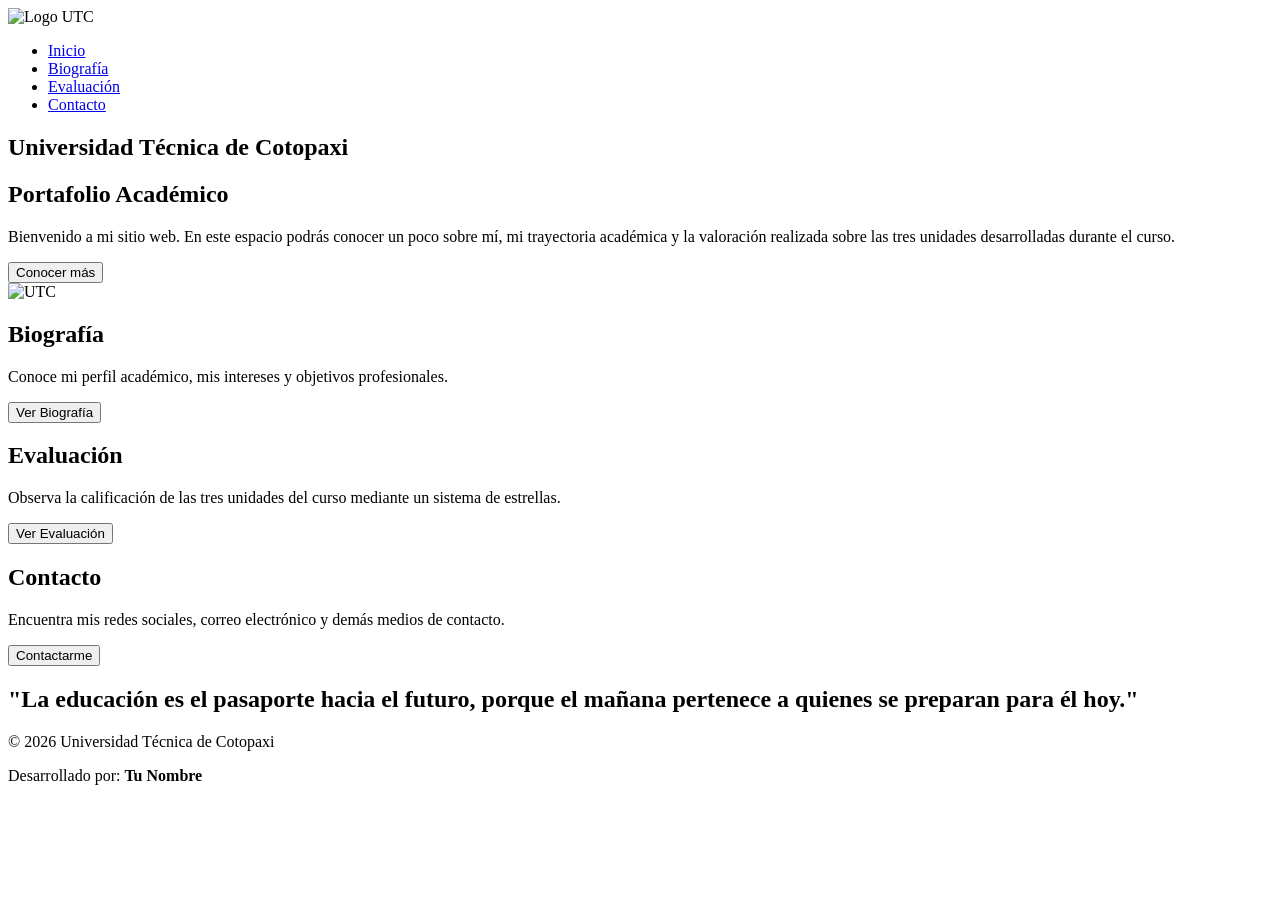
==== index.html @ 009e7df3 "Update index.html" ====
<!DOCTYPE html>
<html lang="es">

<head>

    <meta charset="UTF-8">

    <meta name="viewport" content="width=device-width, initial-scale=1.0">

    <title>Portafolio - Universidad Técnica de Cotopaxi</title>

    <link rel="stylesheet" href="css/style.css">

    <link rel="preconnect" href="https://fonts.googleapis.com">

    <link rel="preconnect" href="https://fonts.gstatic.com" crossorigin>

    <link href="https://fonts.googleapis.com/css2?family=Poppins:wght@300;400;500;600;700&display=swap" rel="stylesheet">

</head>

<body>

<!-- ================= MENU ================= -->

<header>

<nav>

<div class="logo">

<img src="https://gaceta.utc.edu.ec/" alt="Logo UTC">

</div>

<ul>

<li><a href="index.html" class="activo">Inicio</a></li>

<li><a href="biografia.html">Biografía</a></li>

<li><a href="evaluacion.html">Evaluación</a></li>

<li><a href="contacto.html">Contacto</a></li>

</ul>

</nav>

</header>

<!-- ================= HERO ================= -->

<section class="hero">

<div class="hero-texto">

<h1>

Universidad Técnica de Cotopaxi

</h1>

<h2>

Portafolio Académico

</h2>

<p>

Bienvenido a mi sitio web.

En este espacio podrás conocer un poco sobre mí,

mi trayectoria académica y la valoración realizada

sobre las tres unidades desarrolladas durante el curso.

</p>

<a href="biografia.html">

<button>

Conocer más

</button>

</a>

</div>

<div class="hero-imagen">

<img src="img/logo.png" alt="UTC">

</div>

</section>

<!-- ================= TARJETAS ================= -->

<section class="info">

<div class="card">

<h2>Biografía</h2>

<p>

Conoce mi perfil académico,

mis intereses y objetivos profesionales.

</p>

<a href="biografia.html">

<button>

Ver Biografía

</button>

</a>

</div>

<div class="card">

<h2>Evaluación</h2>

<p>

Observa la calificación de las

tres unidades del curso mediante

un sistema de estrellas.

</p>

<a href="evaluacion.html">

<button>

Ver Evaluación

</button>

</a>

</div>

<div class="card">

<h2>Contacto</h2>

<p>

Encuentra mis redes sociales,

correo electrónico y demás

medios de contacto.

</p>

<a href="contacto.html">

<button>

Contactarme

</button>

</a>

</div>

</section>

<!-- ================= FRASE ================= -->

<section class="frase">

<h2>

"La educación es el pasaporte hacia el futuro, porque el mañana pertenece a quienes se preparan para él hoy."

</h2>

</section>

<!-- ================= FOOTER ================= -->

<footer>

<p>

© 2026 Universidad Técnica de Cotopaxi

</p>

<p>

Desarrollado por:

<strong>Tu Nombre</strong>

</p>

</footer>

<script src="js/script.js"></script>

</body>

</html>
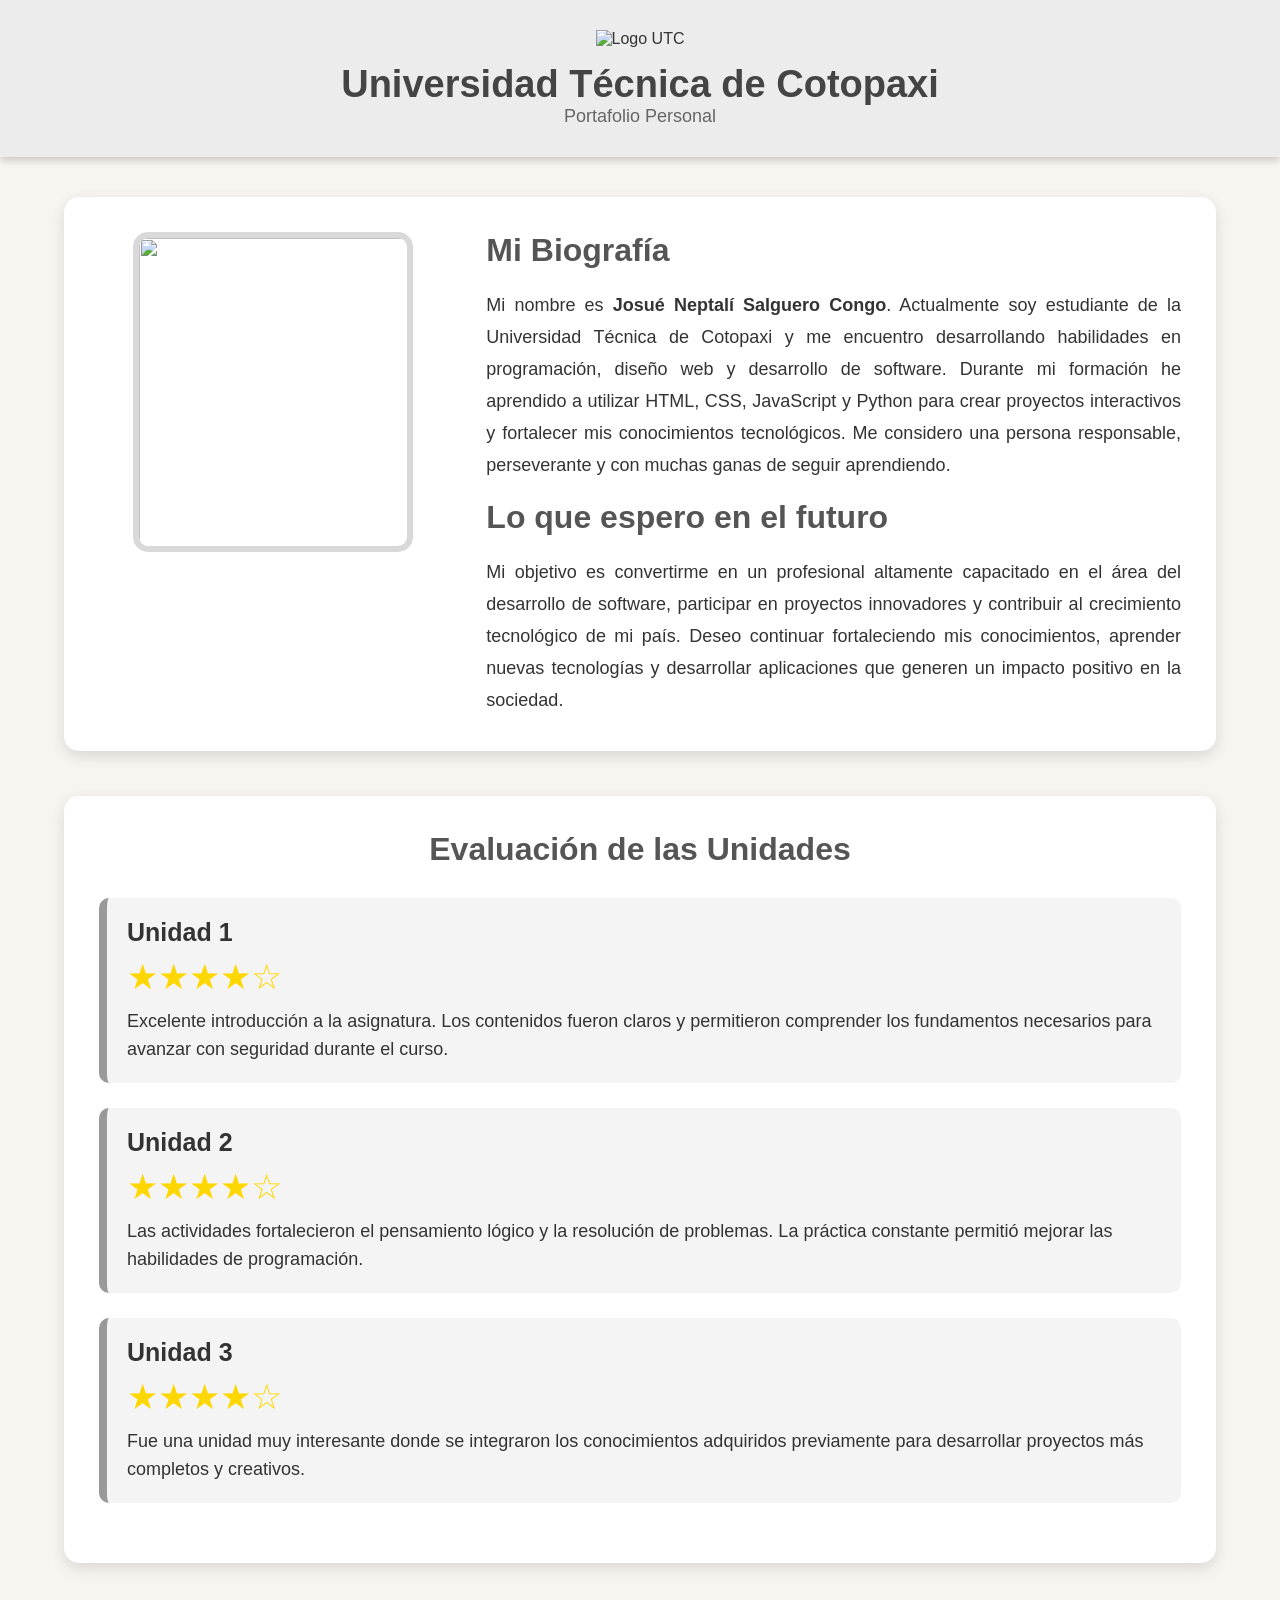
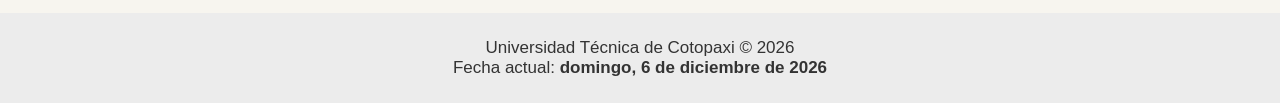
==== commit 56f2f317: "completo final Updated HTML structure and styles for improved layout and design." ====
--- a/index.html
+++ b/index.html
@@ -1,219 +1,364 @@
 <!DOCTYPE html>
 <html lang="es">
-
 <head>
 
-    <meta charset="UTF-8">
-
-    <meta name="viewport" content="width=device-width, initial-scale=1.0">
-
-    <title>Portafolio - Universidad Técnica de Cotopaxi</title>
-
-    <link rel="stylesheet" href="css/style.css">
-
-    <link rel="preconnect" href="https://fonts.googleapis.com">
-
-    <link rel="preconnect" href="https://fonts.gstatic.com" crossorigin>
-
-    <link href="https://fonts.googleapis.com/css2?family=Poppins:wght@300;400;500;600;700&display=swap" rel="stylesheet">
+<meta charset="UTF-8">
+<meta name="viewport" content="width=device-width, initial-scale=1.0">
+
+<title>Portafolio Académico - UTC</title>
+
+<style>
+
+*{
+margin:0;
+padding:0;
+box-sizing:border-box;
+font-family:Arial, Helvetica, sans-serif;
+}
+
+body{
+
+background:#f7f5ef;
+color:#333;
+
+}
+
+/* Encabezado */
+
+header{
+
+background:#ececec;
+padding:30px;
+text-align:center;
+box-shadow:0px 3px 8px rgba(0,0,0,.2);
+
+}
+
+header img{
+
+width:220px;
+margin-bottom:15px;
+
+}
+
+header h1{
+
+font-size:38px;
+color:#444;
+
+}
+
+header p{
+
+font-size:18px;
+color:#666;
+
+}
+
+/* Contenedor */
+
+.container{
+
+width:90%;
+max-width:1200px;
+margin:auto;
+margin-top:40px;
+
+}
+
+/* Primera Sección */
+
+.biografia{
+
+display:flex;
+gap:40px;
+background:white;
+padding:35px;
+border-radius:15px;
+box-shadow:0px 5px 15px rgba(0,0,0,.12);
+
+}
+
+.foto{
+
+flex:1;
+text-align:center;
+
+}
+
+.foto img{
+
+width:280px;
+height:320px;
+border-radius:15px;
+object-fit:cover;
+border:6px solid #d9d9d9;
+
+}
+
+.info{
+
+flex:2;
+
+}
+
+.info h2{
+
+font-size:32px;
+margin-bottom:20px;
+color:#555;
+
+}
+
+.info p{
+
+font-size:18px;
+line-height:32px;
+text-align:justify;
+
+}
+
+/* Segunda sección */
+
+.estrellas{
+
+margin-top:45px;
+background:white;
+padding:35px;
+border-radius:15px;
+box-shadow:0px 5px 15px rgba(0,0,0,.12);
+
+}
+
+.estrellas h2{
+
+text-align:center;
+font-size:32px;
+margin-bottom:30px;
+color:#555;
+
+}
+
+.card{
+
+background:#f4f4f4;
+margin-bottom:25px;
+padding:20px;
+border-left:8px solid #999;
+border-radius:10px;
+
+}
+
+.card h3{
+
+font-size:25px;
+margin-bottom:10px;
+
+}
+
+.star{
+
+font-size:35px;
+color:gold;
+margin-bottom:10px;
+
+}
+
+.card p{
+
+font-size:18px;
+line-height:28px;
+
+}
+
+footer{
+
+margin-top:50px;
+background:#ececec;
+padding:25px;
+text-align:center;
+font-size:17px;
+
+}
+
+#fecha{
+
+font-weight:bold;
+
+}
+
+@media(max-width:900px){
+
+.biografia{
+
+flex-direction:column;
+
+}
+
+.foto img{
+
+width:220px;
+height:250px;
+
+}
+
+}
+
+</style>
 
 </head>
 
 <body>
 
-<!-- ================= MENU ================= -->
-
 <header>
 
-<nav>
-
-<div class="logo">
-
-<img src="https://gaceta.utc.edu.ec/" alt="Logo UTC">
-
-</div>
-
-<ul>
-
-<li><a href="index.html" class="activo">Inicio</a></li>
-
-<li><a href="biografia.html">Biografía</a></li>
-
-<li><a href="evaluacion.html">Evaluación</a></li>
-
-<li><a href="contacto.html">Contacto</a></li>
-
-</ul>
-
-</nav>
+<!-- CAMBIA ESTA RUTA POR LA DEL LOGO -->
+<img src="https://gaceta.utc.edu.ec/wp-content/uploads/2021/10/logo-utc.png" alt="Logo UTC">
+
+<h1>Universidad Técnica de Cotopaxi</h1>
+
+<p>Portafolio Personal</p>
 
 </header>
 
-<!-- ================= HERO ================= -->
-
-<section class="hero">
-
-<div class="hero-texto">
-
-<h1>
-
-Universidad Técnica de Cotopaxi
-
-</h1>
-
-<h2>
-
-Portafolio Académico
-
-</h2>
-
-<p>
-
-Bienvenido a mi sitio web.
-
-En este espacio podrás conocer un poco sobre mí,
-
-mi trayectoria académica y la valoración realizada
-
-sobre las tres unidades desarrolladas durante el curso.
-
-</p>
-
-<a href="biografia.html">
-
-<button>
-
-Conocer más
-
-</button>
-
-</a>
-
-</div>
-
-<div class="hero-imagen">
-
-<img src="img/logo.png" alt="UTC">
+<div class="container">
+
+<section class="biografia">
+
+<div class="foto">
+
+<!-- Cambia por tu fotografía -->
+
+<img src="https://via.placeholder.com/300x350.png?text=Mi+Fotografia">
+
+</div>
+
+<div class="info">
+
+<h2>Mi Biografía</h2>
+
+<p>
+
+Mi nombre es <b>Josué Neptalí Salguero Congo</b>.
+
+Actualmente soy estudiante de la Universidad Técnica de Cotopaxi y me encuentro desarrollando habilidades en programación, diseño web y desarrollo de software.
+
+Durante mi formación he aprendido a utilizar HTML, CSS, JavaScript y Python para crear proyectos interactivos y fortalecer mis conocimientos tecnológicos.
+
+Me considero una persona responsable, perseverante y con muchas ganas de seguir aprendiendo.
+
+</p>
+
+<br>
+
+<h2>Lo que espero en el futuro</h2>
+
+<p>
+
+Mi objetivo es convertirme en un profesional altamente capacitado en el área del desarrollo de software, participar en proyectos innovadores y contribuir al crecimiento tecnológico de mi país.
+
+Deseo continuar fortaleciendo mis conocimientos, aprender nuevas tecnologías y desarrollar aplicaciones que generen un impacto positivo en la sociedad.
+
+</p>
 
 </div>
 
 </section>
 
-<!-- ================= TARJETAS ================= -->
-
-<section class="info">
+<section class="estrellas">
+
+<h2>Evaluación de las Unidades</h2>
 
 <div class="card">
 
-<h2>Biografía</h2>
-
-<p>
-
-Conoce mi perfil académico,
-
-mis intereses y objetivos profesionales.
-
-</p>
-
-<a href="biografia.html">
-
-<button>
-
-Ver Biografía
-
-</button>
-
-</a>
+<h3>Unidad 1</h3>
+
+<div class="star">
+
+★★★★☆
+
+</div>
+
+<p>
+
+Excelente introducción a la asignatura. Los contenidos fueron claros y permitieron comprender los fundamentos necesarios para avanzar con seguridad durante el curso.
+
+</p>
 
 </div>
 
 <div class="card">
 
-<h2>Evaluación</h2>
-
-<p>
-
-Observa la calificación de las
-
-tres unidades del curso mediante
-
-un sistema de estrellas.
-
-</p>
-
-<a href="evaluacion.html">
-
-<button>
-
-Ver Evaluación
-
-</button>
-
-</a>
+<h3>Unidad 2</h3>
+
+<div class="star">
+
+★★★★☆
+
+</div>
+
+<p>
+
+Las actividades fortalecieron el pensamiento lógico y la resolución de problemas. La práctica constante permitió mejorar las habilidades de programación.
+
+</p>
 
 </div>
 
 <div class="card">
 
-<h2>Contacto</h2>
-
-<p>
-
-Encuentra mis redes sociales,
-
-correo electrónico y demás
-
-medios de contacto.
-
-</p>
-
-<a href="contacto.html">
-
-<button>
-
-Contactarme
-
-</button>
-
-</a>
+<h3>Unidad 3</h3>
+
+<div class="star">
+
+★★★★☆
+
+</div>
+
+<p>
+
+Fue una unidad muy interesante donde se integraron los conocimientos adquiridos previamente para desarrollar proyectos más completos y creativos.
+
+</p>
 
 </div>
 
 </section>
 
-<!-- ================= FRASE ================= -->
-
-<section class="frase">
-
-<h2>
-
-"La educación es el pasaporte hacia el futuro, porque el mañana pertenece a quienes se preparan para él hoy."
-
-</h2>
-
-</section>
-
-<!-- ================= FOOTER ================= -->
+</div>
 
 <footer>
 
 <p>
 
-© 2026 Universidad Técnica de Cotopaxi
-
-</p>
-
-<p>
-
-Desarrollado por:
-
-<strong>Tu Nombre</strong>
+Universidad Técnica de Cotopaxi © <span id="year"></span>
+
+</p>
+
+<p>
+
+Fecha actual:
+
+<span id="fecha"></span>
 
 </p>
 
 </footer>
 
-<script src="js/script.js"></script>
+<script>
+
+const fecha = new Date();
+
+document.getElementById("year").innerHTML = fecha.getFullYear();
+
+document.getElementById("fecha").innerHTML = fecha.toLocaleDateString('es-EC',{
+weekday:'long',
+year:'numeric',
+month:'long',
+day:'numeric'
+});
+
+</script>
 
 </body>
 
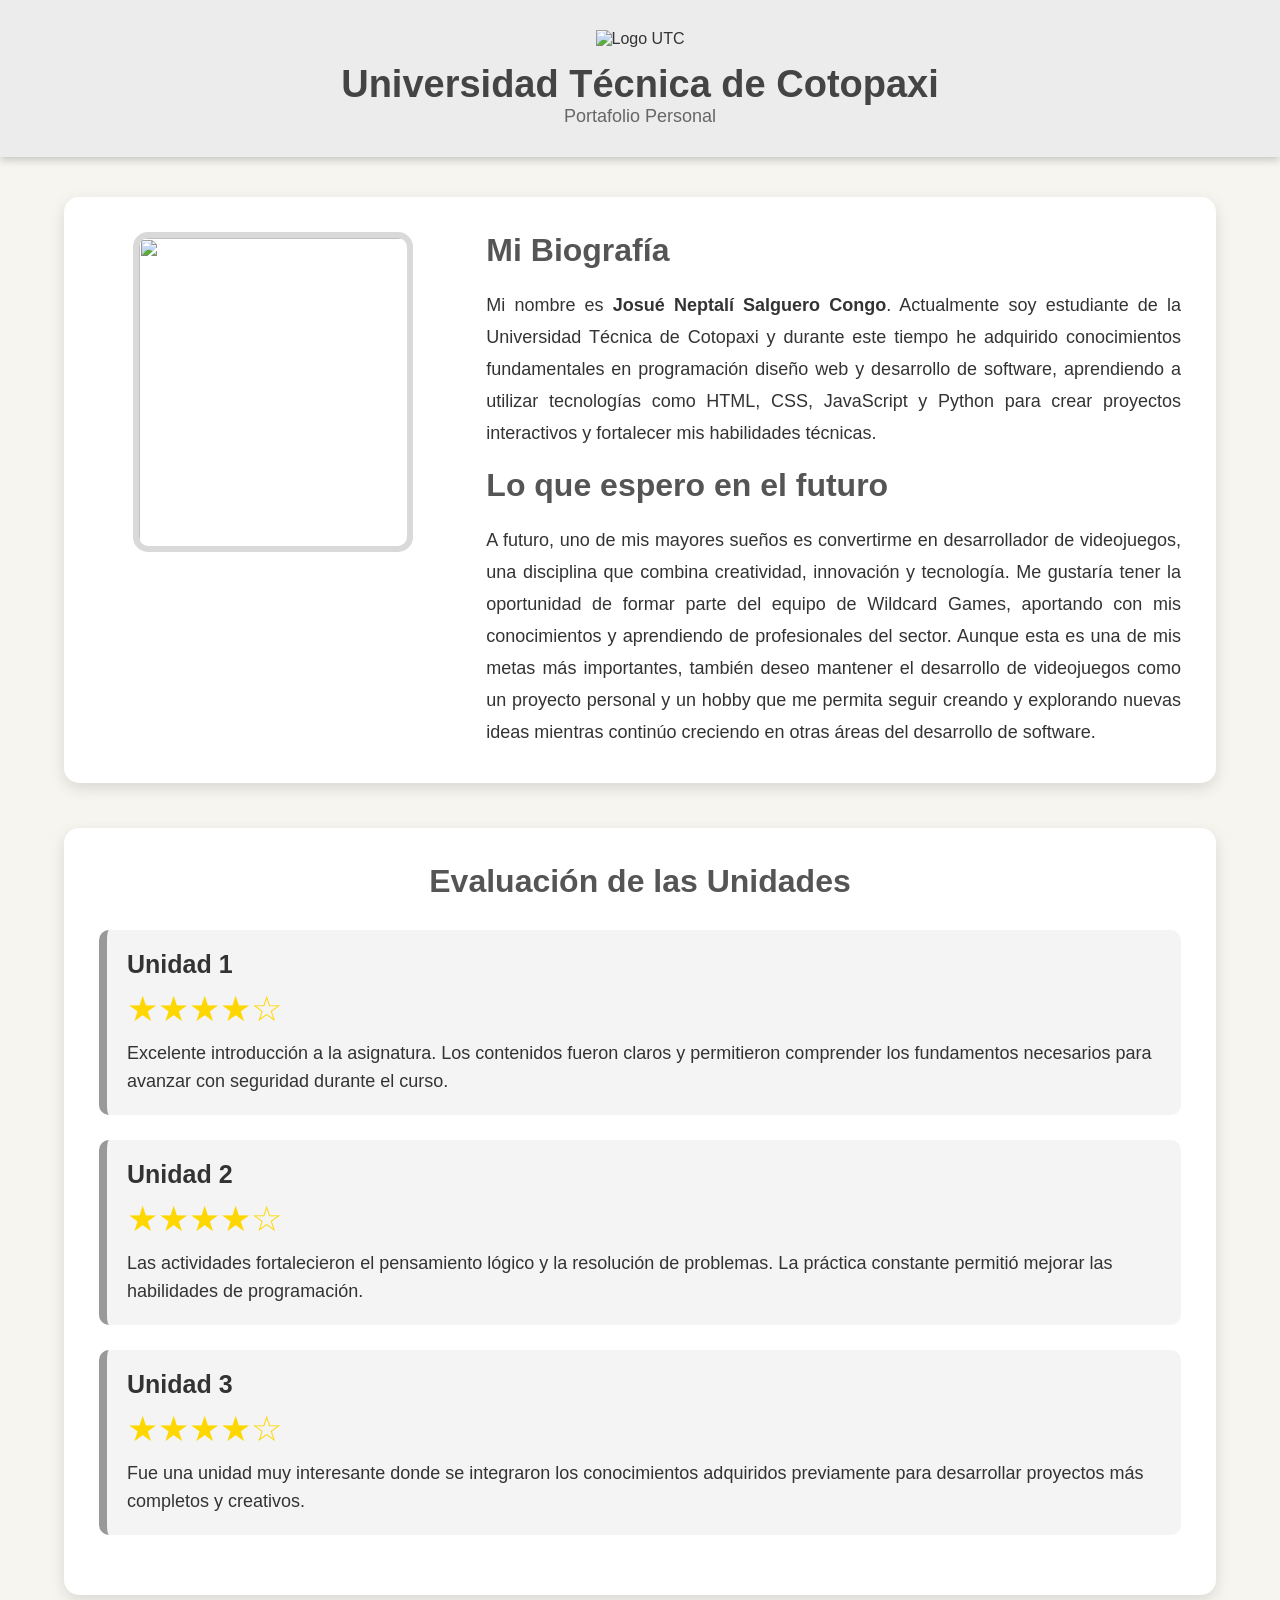
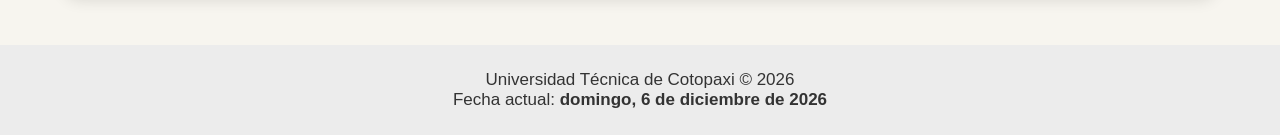
==== commit b5c31930: "ttt" ====
--- a/index.html
+++ b/index.html
@@ -241,11 +241,9 @@
 
 Mi nombre es <b>Josué Neptalí Salguero Congo</b>.
 
-Actualmente soy estudiante de la Universidad Técnica de Cotopaxi y me encuentro desarrollando habilidades en programación, diseño web y desarrollo de software.
-
-Durante mi formación he aprendido a utilizar HTML, CSS, JavaScript y Python para crear proyectos interactivos y fortalecer mis conocimientos tecnológicos.
-
-Me considero una persona responsable, perseverante y con muchas ganas de seguir aprendiendo.
+Actualmente soy estudiante de la Universidad Técnica de Cotopaxi y durante este tiempo he adquirido conocimientos fundamentales en programación
+diseño web y desarrollo de software, aprendiendo a utilizar tecnologías como HTML, CSS, JavaScript y Python para crear proyectos interactivos 
+y fortalecer mis habilidades técnicas.
 
 </p>
 
@@ -255,10 +253,10 @@
 
 <p>
 
-Mi objetivo es convertirme en un profesional altamente capacitado en el área del desarrollo de software, participar en proyectos innovadores y contribuir al crecimiento tecnológico de mi país.
-
-Deseo continuar fortaleciendo mis conocimientos, aprender nuevas tecnologías y desarrollar aplicaciones que generen un impacto positivo en la sociedad.
-
+A futuro, uno de mis mayores sueños es convertirme en desarrollador de videojuegos, una disciplina que combina creatividad, innovación y tecnología.
+Me gustaría tener la oportunidad de formar parte del equipo de Wildcard Games, aportando con mis conocimientos y aprendiendo de profesionales del sector.
+Aunque esta es una de mis metas más importantes, también deseo mantener el desarrollo de videojuegos como un proyecto personal y un hobby que me permita seguir 
+creando y explorando nuevas ideas mientras continúo creciendo en otras áreas del desarrollo de software.
 </p>
 
 </div>
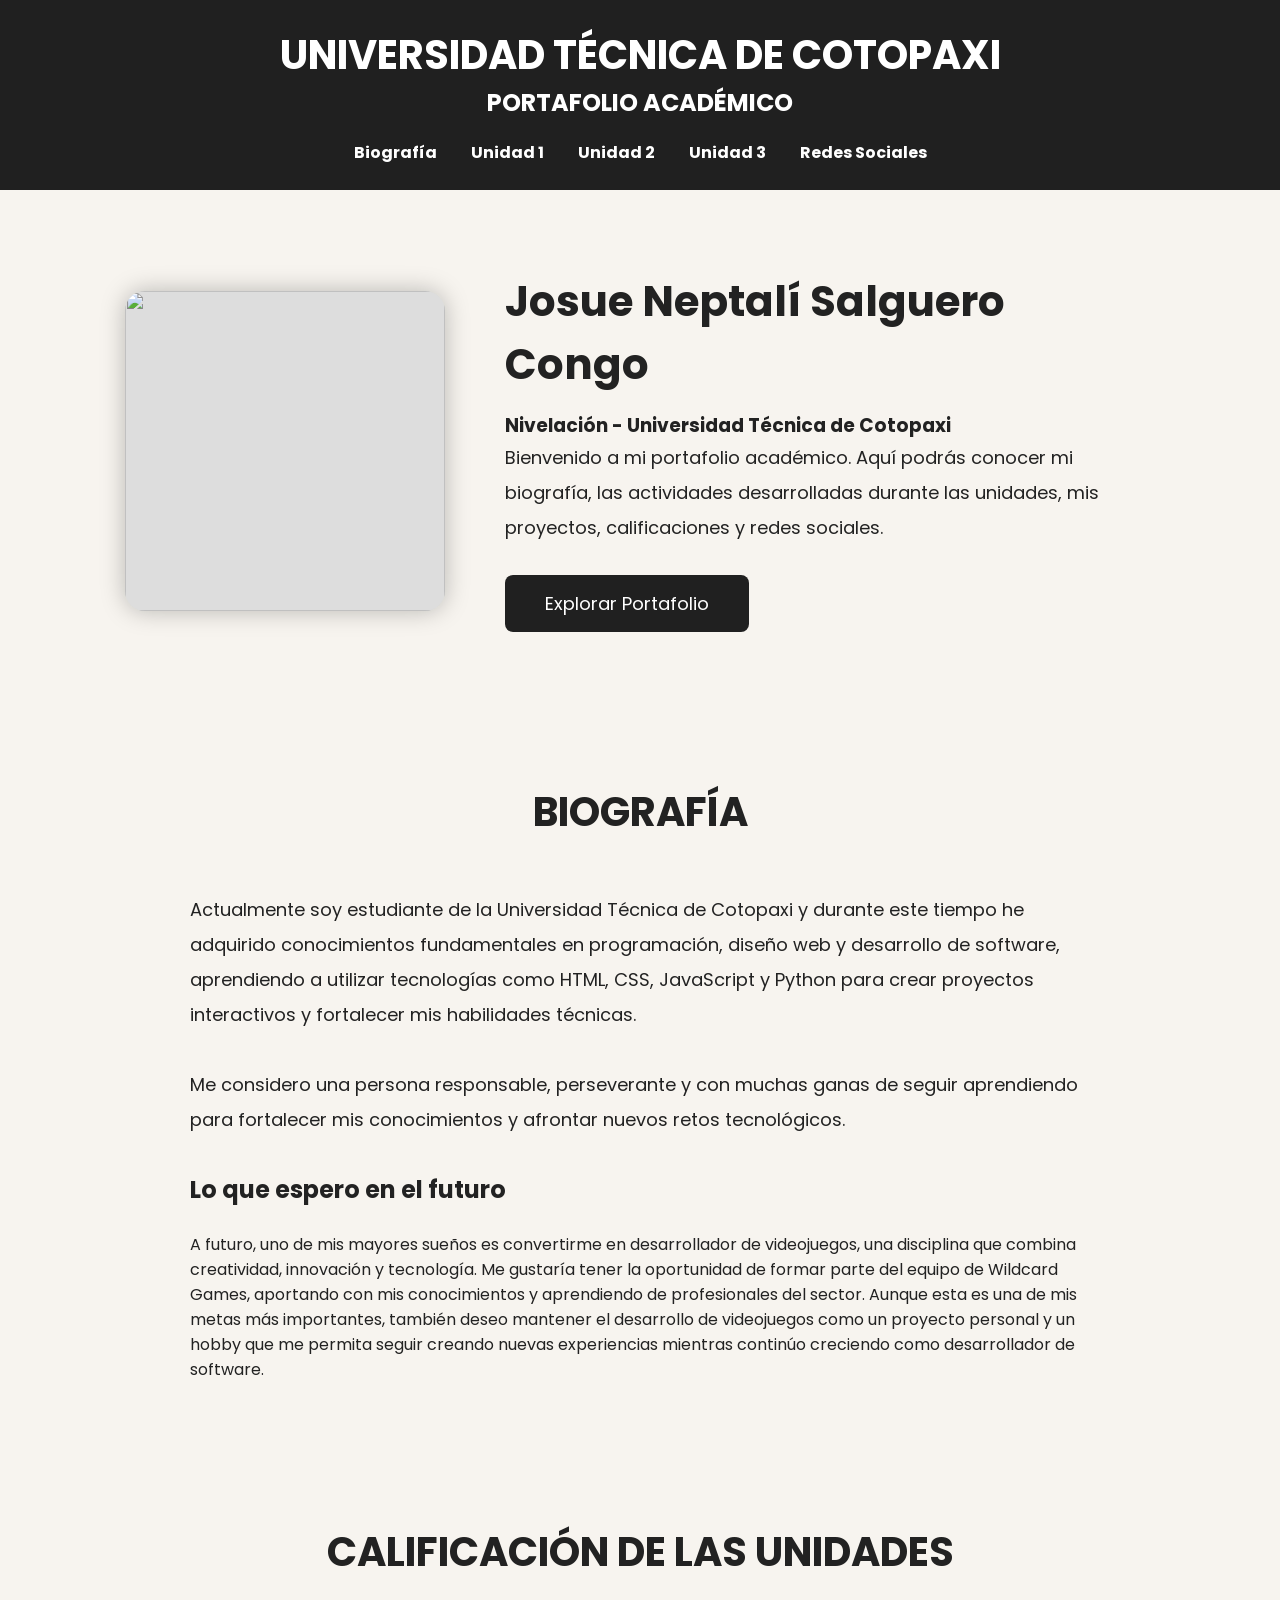
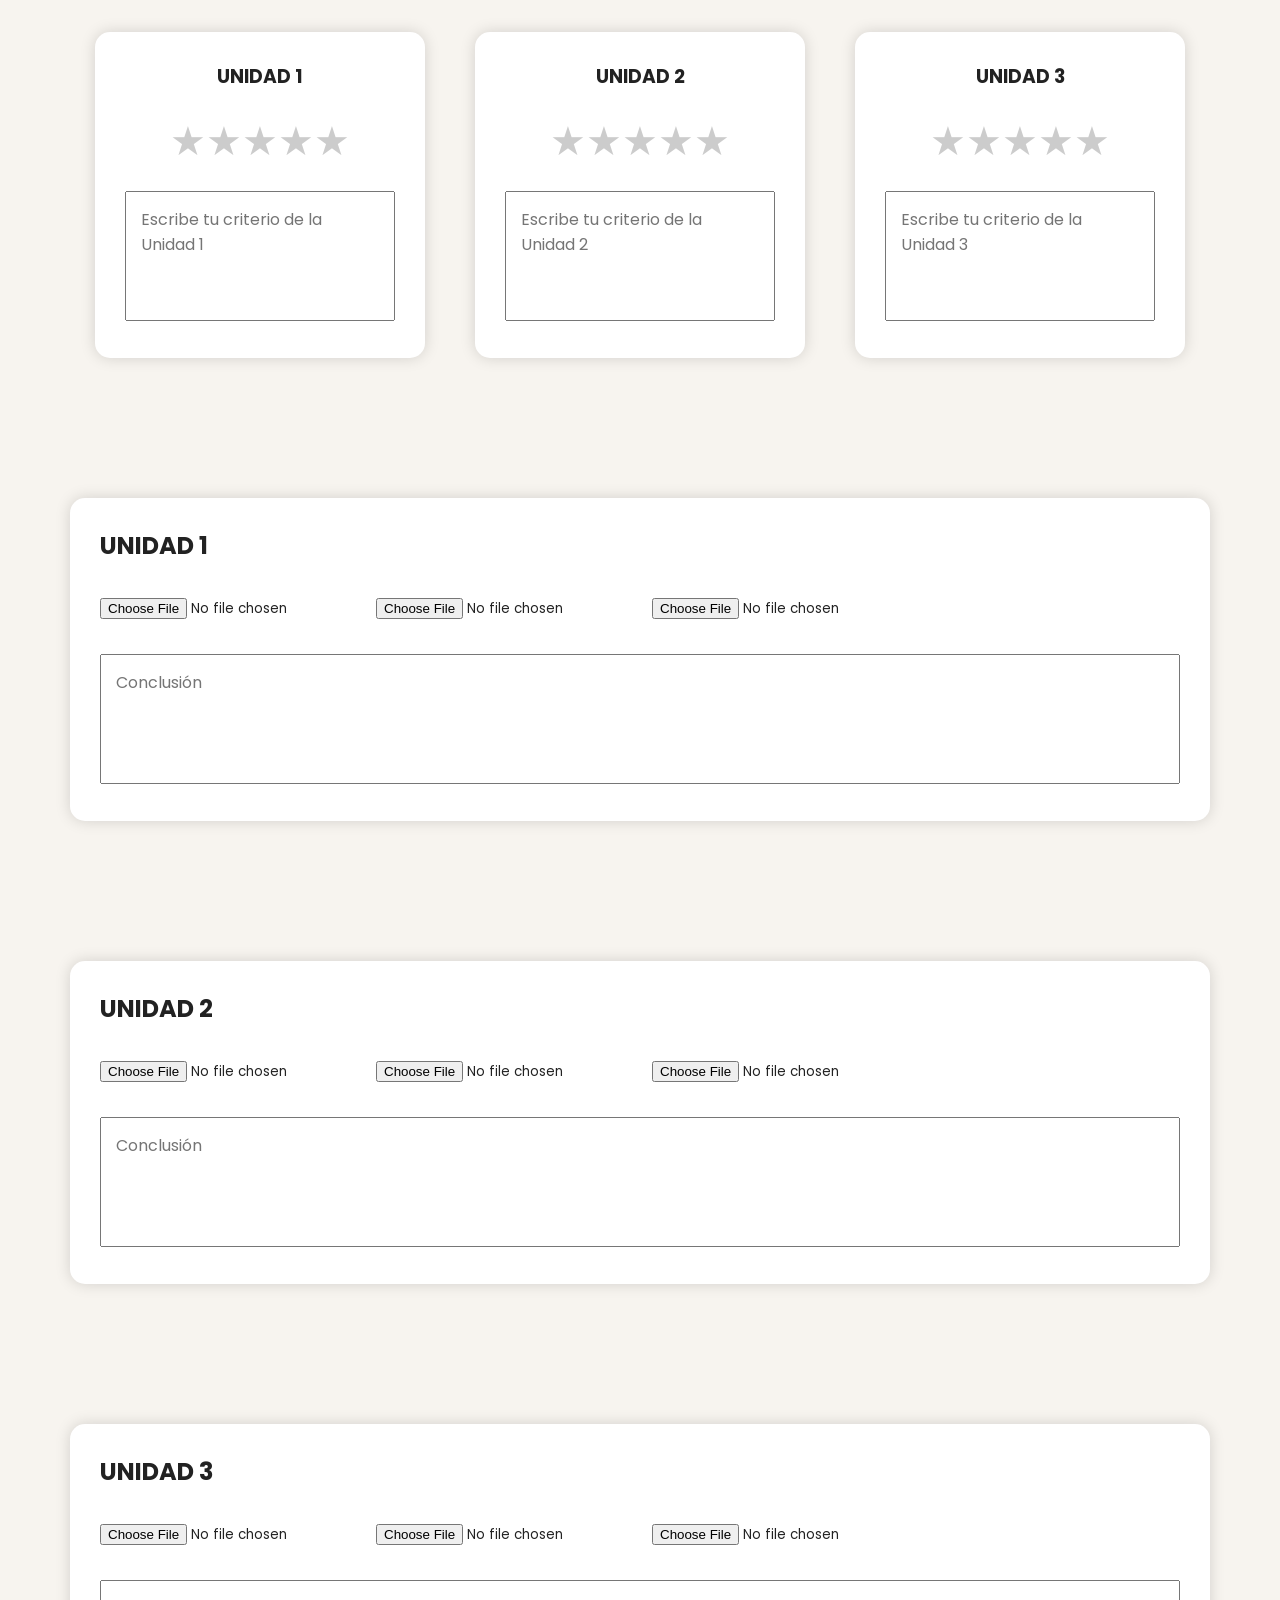
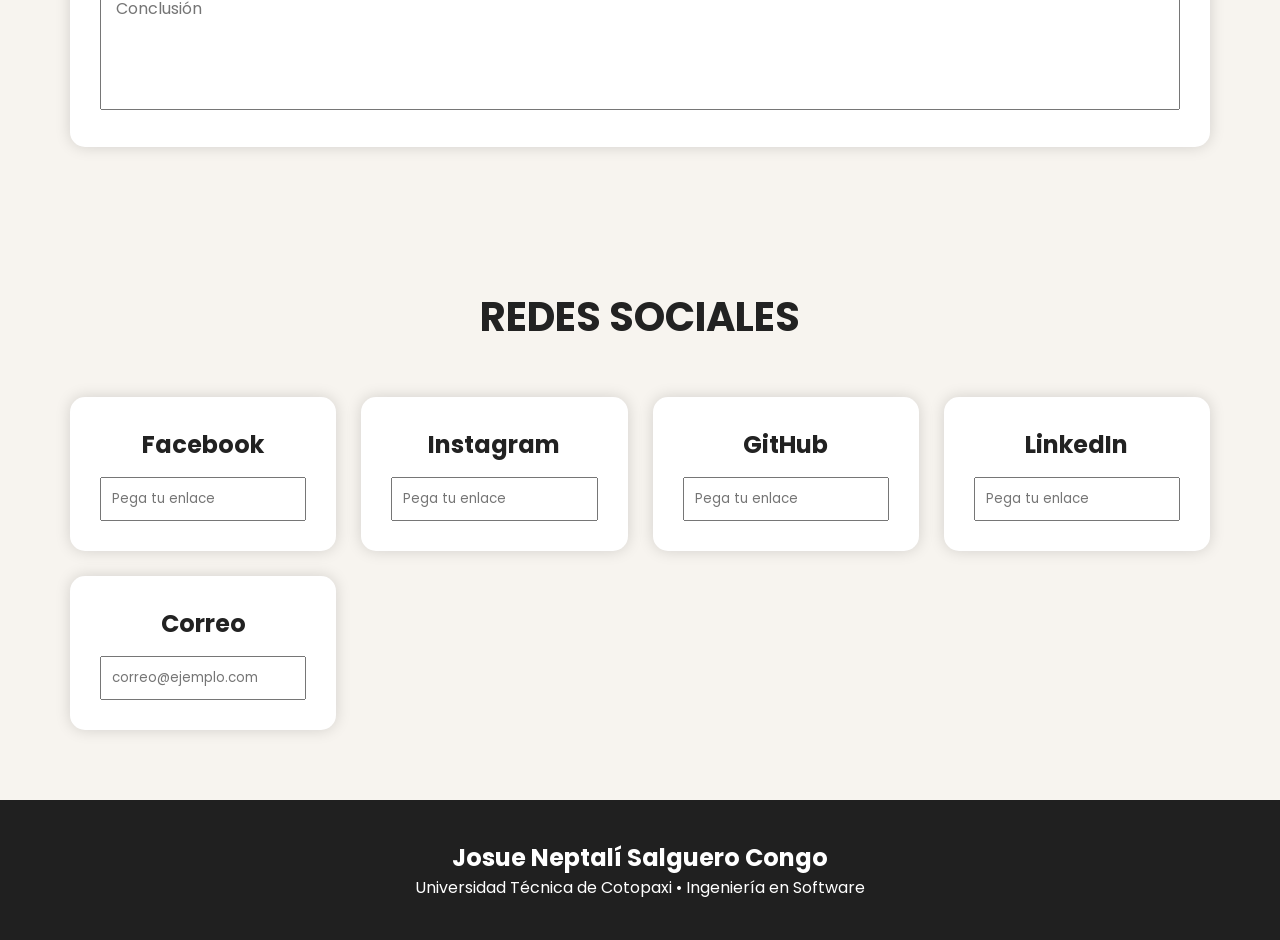
==== commit 5ddf1bf9: "Refactor index.html for improved structure and stylepo" ====
--- a/index.html
+++ b/index.html
@@ -1,11 +1,13 @@
 <!DOCTYPE html>
 <html lang="es">
 <head>
-
 <meta charset="UTF-8">
 <meta name="viewport" content="width=device-width, initial-scale=1.0">
-
-<title>Portafolio Académico - UTC</title>
+<title>Portafolio Académico | Josue Neptalí Salguero Congo</title>
+
+<link rel="preconnect" href="https://fonts.googleapis.com">
+<link href="https://fonts.googleapis.com/css2?family=Poppins:wght@300;400;600;700&display=swap" rel="stylesheet">
+<link rel="stylesheet" href="style.css">
 
 <style>
 
@@ -13,197 +15,270 @@
 margin:0;
 padding:0;
 box-sizing:border-box;
-font-family:Arial, Helvetica, sans-serif;
+font-family:Poppins,sans-serif;
+scroll-behavior:smooth;
 }
 
 body{
-
-background:#f7f5ef;
-color:#333;
-
-}
-
-/* Encabezado */
+background:#F7F4EF;
+color:#222;
+}
 
 header{
-
-background:#ececec;
+background:#202020;
+padding:25px;
+color:white;
+text-align:center;
+position:sticky;
+top:0;
+z-index:100;
+}
+
+header h1{
+font-size:40px;
+}
+
+nav{
+margin-top:20px;
+}
+
+nav a{
+text-decoration:none;
+color:white;
+margin:15px;
+font-weight:bold;
+transition:.3s;
+}
+
+nav a:hover{
+color:#D4AF37;
+}
+
+.hero{
+
+display:flex;
+justify-content:center;
+align-items:center;
+padding:80px;
+gap:60px;
+flex-wrap:wrap;
+
+}
+
+.foto{
+
+width:320px;
+height:320px;
+border-radius:20px;
+background:#ddd;
+display:flex;
+justify-content:center;
+align-items:center;
+overflow:hidden;
+box-shadow:0 0 25px rgba(0,0,0,.25);
+
+}
+
+.foto img{
+
+width:100%;
+height:100%;
+object-fit:cover;
+
+}
+
+.info{
+
+max-width:650px;
+
+}
+
+.info h2{
+
+font-size:42px;
+margin-bottom:15px;
+
+}
+
+.info p{
+
+font-size:18px;
+line-height:35px;
+
+}
+
+button{
+
+padding:15px 40px;
+margin-top:30px;
+font-size:18px;
+background:#202020;
+color:white;
+border:none;
+cursor:pointer;
+border-radius:8px;
+transition:.3s;
+
+}
+
+button:hover{
+
+background:#D4AF37;
+
+}
+
+section{
+
+padding:70px;
+
+}
+
+.titulo{
+
+text-align:center;
+font-size:40px;
+margin-bottom:50px;
+
+}
+
+.bio{
+
+display:flex;
+justify-content:center;
+align-items:center;
+flex-wrap:wrap;
+gap:40px;
+
+}
+
+.bio div{
+
+max-width:900px;
+
+}
+
+.bio p{
+
+line-height:35px;
+font-size:18px;
+
+}
+
+.estrellas{
+
+display:flex;
+justify-content:center;
+gap:50px;
+flex-wrap:wrap;
+
+}
+
+.card{
+
+background:white;
+padding:30px;
+border-radius:15px;
+box-shadow:0 0 15px rgba(0,0,0,.15);
+width:330px;
+text-align:center;
+
+}
+
+.card h3{
+
+margin-bottom:20px;
+
+}
+
+.star{
+
+font-size:40px;
+cursor:pointer;
+color:#ccc;
+
+}
+
+.star.active{
+
+color:gold;
+
+}
+
+textarea{
+
+width:100%;
+height:130px;
+margin-top:20px;
+padding:15px;
+resize:none;
+font-size:16px;
+
+}
+
+.unidades{
+
+display:grid;
+grid-template-columns:repeat(auto-fit,minmax(350px,1fr));
+gap:30px;
+
+}
+
+.unidad{
+
+background:white;
+padding:30px;
+border-radius:15px;
+box-shadow:0 0 15px rgba(0,0,0,.15);
+
+}
+
+.unidad h2{
+
+margin-bottom:20px;
+
+}
+
+.unidad input{
+
+margin:15px 0;
+
+}
+
+.redes{
+
+display:grid;
+grid-template-columns:repeat(auto-fit,minmax(220px,1fr));
+gap:25px;
+
+}
+
+.red{
+
+background:white;
 padding:30px;
 text-align:center;
-box-shadow:0px 3px 8px rgba(0,0,0,.2);
-
-}
-
-header img{
-
-width:220px;
-margin-bottom:15px;
-
-}
-
-header h1{
-
-font-size:38px;
-color:#444;
-
-}
-
-header p{
-
-font-size:18px;
-color:#666;
-
-}
-
-/* Contenedor */
-
-.container{
-
-width:90%;
-max-width:1200px;
-margin:auto;
-margin-top:40px;
-
-}
-
-/* Primera Sección */
-
-.biografia{
-
-display:flex;
-gap:40px;
-background:white;
-padding:35px;
 border-radius:15px;
-box-shadow:0px 5px 15px rgba(0,0,0,.12);
-
-}
-
-.foto{
-
-flex:1;
+box-shadow:0 0 15px rgba(0,0,0,.15);
+
+}
+
+.red input{
+
+width:100%;
+padding:10px;
+margin-top:15px;
+
+}
+
+footer{
+
+background:#202020;
+color:white;
+padding:40px;
 text-align:center;
 
 }
 
-.foto img{
-
-width:280px;
-height:320px;
-border-radius:15px;
-object-fit:cover;
-border:6px solid #d9d9d9;
-
-}
-
-.info{
-
-flex:2;
-
-}
-
-.info h2{
-
-font-size:32px;
-margin-bottom:20px;
-color:#555;
-
-}
-
-.info p{
-
-font-size:18px;
-line-height:32px;
-text-align:justify;
-
-}
-
-/* Segunda sección */
-
-.estrellas{
-
-margin-top:45px;
-background:white;
-padding:35px;
-border-radius:15px;
-box-shadow:0px 5px 15px rgba(0,0,0,.12);
-
-}
-
-.estrellas h2{
-
-text-align:center;
-font-size:32px;
-margin-bottom:30px;
-color:#555;
-
-}
-
-.card{
-
-background:#f4f4f4;
-margin-bottom:25px;
-padding:20px;
-border-left:8px solid #999;
-border-radius:10px;
-
-}
-
-.card h3{
-
-font-size:25px;
-margin-bottom:10px;
-
-}
-
-.star{
-
-font-size:35px;
-color:gold;
-margin-bottom:10px;
-
-}
-
-.card p{
-
-font-size:18px;
-line-height:28px;
-
-}
-
-footer{
-
-margin-top:50px;
-background:#ececec;
-padding:25px;
-text-align:center;
-font-size:17px;
-
-}
-
-#fecha{
-
-font-weight:bold;
-
-}
-
-@media(max-width:900px){
-
-.biografia{
-
-flex-direction:column;
-
-}
-
-.foto img{
-
-width:220px;
-height:250px;
-
-}
-
-}
-
 </style>
 
 </head>
@@ -212,150 +287,294 @@
 
 <header>
 
-<!-- CAMBIA ESTA RUTA POR LA DEL LOGO -->
-<img src="https://gaceta.utc.edu.ec/wp-content/uploads/2021/10/logo-utc.png" alt="Logo UTC">
-
-<h1>Universidad Técnica de Cotopaxi</h1>
-
-<p>Portafolio Personal</p>
+<h1>UNIVERSIDAD TÉCNICA DE COTOPAXI</h1>
+
+<h2>PORTAFOLIO ACADÉMICO</h2>
+
+<nav>
+
+<a href="#bio">Biografía</a>
+
+<a href="#unidad1">Unidad 1</a>
+
+<a href="#unidad2">Unidad 2</a>
+
+<a href="#unidad3">Unidad 3</a>
+
+<a href="#redes">Redes Sociales</a>
+
+</nav>
 
 </header>
 
-<div class="container">
-
-<section class="biografia">
+<section class="hero">
 
 <div class="foto">
 
-<!-- Cambia por tu fotografía -->
-
-<img src="https://via.placeholder.com/300x350.png?text=Mi+Fotografia">
+<img src="https://gaceta.utc.edu.ec/wp-content/uploads/2022/07/cropped-logo-utc.png">
 
 </div>
 
 <div class="info">
 
-<h2>Mi Biografía</h2>
+<h2>Josue Neptalí Salguero Congo</h2>
+
+<h3>Nivelación - Universidad Técnica de Cotopaxi</h3>
 
 <p>
 
-Mi nombre es <b>Josué Neptalí Salguero Congo</b>.
-
-Actualmente soy estudiante de la Universidad Técnica de Cotopaxi y durante este tiempo he adquirido conocimientos fundamentales en programación
-diseño web y desarrollo de software, aprendiendo a utilizar tecnologías como HTML, CSS, JavaScript y Python para crear proyectos interactivos 
-y fortalecer mis habilidades técnicas.
+Bienvenido a mi portafolio académico.
+
+Aquí podrás conocer mi biografía, las actividades desarrolladas durante las unidades, mis proyectos, calificaciones y redes sociales.
 
 </p>
 
+<button>Explorar Portafolio</button>
+
+</div>
+
+</section>
+
+<section id="bio">
+
+<h1 class="titulo">
+
+BIOGRAFÍA
+
+</h1>
+
+<div class="bio">
+
+<div>
+
+<p>
+
+Actualmente soy estudiante de la Universidad Técnica de Cotopaxi y durante este tiempo he adquirido conocimientos fundamentales en programación, diseño web y desarrollo de software, aprendiendo a utilizar tecnologías como HTML, CSS, JavaScript y Python para crear proyectos interactivos y fortalecer mis habilidades técnicas.
+
+<br><br>
+
+Me considero una persona responsable, perseverante y con muchas ganas de seguir aprendiendo para fortalecer mis conocimientos y afrontar nuevos retos tecnológicos.
+
+<br><br>
+
+<h2>
+
+Lo que espero en el futuro
+
+</h2>
+
 <br>
 
-<h2>Lo que espero en el futuro</h2>
+A futuro, uno de mis mayores sueños es convertirme en desarrollador de videojuegos, una disciplina que combina creatividad, innovación y tecnología.
+
+Me gustaría tener la oportunidad de formar parte del equipo de Wildcard Games, aportando con mis conocimientos y aprendiendo de profesionales del sector.
+
+Aunque esta es una de mis metas más importantes, también deseo mantener el desarrollo de videojuegos como un proyecto personal y un hobby que me permita seguir creando nuevas experiencias mientras continúo creciendo como desarrollador de software.
+
+</p>
+
+</div>
+
+</div>
+
+</section>
+
+<section>
+
+<h1 class="titulo">
+
+CALIFICACIÓN DE LAS UNIDADES
+
+</h1>
+
+<div class="estrellas">
+
+<div class="card">
+
+<h3>UNIDAD 1</h3>
+
+<div class="rating"></div>
+
+<textarea placeholder="Escribe tu criterio de la Unidad 1"></textarea>
+
+</div>
+
+<div class="card">
+
+<h3>UNIDAD 2</h3>
+
+<div class="rating"></div>
+
+<textarea placeholder="Escribe tu criterio de la Unidad 2"></textarea>
+
+</div>
+
+<div class="card">
+
+<h3>UNIDAD 3</h3>
+
+<div class="rating"></div>
+
+<textarea placeholder="Escribe tu criterio de la Unidad 3"></textarea>
+
+</div>
+
+</div>
+
+</section>
+
+<section id="unidad1">
+
+<div class="unidad">
+
+<h2>UNIDAD 1</h2>
+
+<input type="file">
+
+<input type="file">
+
+<input type="file">
+
+<textarea placeholder="Conclusión"></textarea>
+
+</div>
+
+</section>
+
+<section id="unidad2">
+
+<div class="unidad">
+
+<h2>UNIDAD 2</h2>
+
+<input type="file">
+
+<input type="file">
+
+<input type="file">
+
+<textarea placeholder="Conclusión"></textarea>
+
+</div>
+
+</section>
+
+<section id="unidad3">
+
+<div class="unidad">
+
+<h2>UNIDAD 3</h2>
+
+<input type="file">
+
+<input type="file">
+
+<input type="file">
+
+<textarea placeholder="Conclusión"></textarea>
+
+</div>
+
+</section>
+
+<section id="redes">
+
+<h1 class="titulo">
+
+REDES SOCIALES
+
+</h1>
+
+<div class="redes">
+
+<div class="red">
+
+<h2>Facebook</h2>
+
+<input placeholder="Pega tu enlace">
+
+</div>
+
+<div class="red">
+
+<h2>Instagram</h2>
+
+<input placeholder="Pega tu enlace">
+
+</div>
+
+<div class="red">
+
+<h2>GitHub</h2>
+
+<input placeholder="Pega tu enlace">
+
+</div>
+
+<div class="red">
+
+<h2>LinkedIn</h2>
+
+<input placeholder="Pega tu enlace">
+
+</div>
+
+<div class="red">
+
+<h2>Correo</h2>
+
+<input placeholder="correo@ejemplo.com">
+
+</div>
+
+</div>
+
+</section>
+
+<footer>
+
+<h2>
+
+Josue Neptalí Salguero Congo
+
+</h2>
 
 <p>
 
-A futuro, uno de mis mayores sueños es convertirme en desarrollador de videojuegos, una disciplina que combina creatividad, innovación y tecnología.
-Me gustaría tener la oportunidad de formar parte del equipo de Wildcard Games, aportando con mis conocimientos y aprendiendo de profesionales del sector.
-Aunque esta es una de mis metas más importantes, también deseo mantener el desarrollo de videojuegos como un proyecto personal y un hobby que me permita seguir 
-creando y explorando nuevas ideas mientras continúo creciendo en otras áreas del desarrollo de software.
+Universidad Técnica de Cotopaxi • Ingeniería en Software
+
 </p>
 
-</div>
-
-</section>
-
-<section class="estrellas">
-
-<h2>Evaluación de las Unidades</h2>
-
-<div class="card">
-
-<h3>Unidad 1</h3>
-
-<div class="star">
-
-★★★★☆
-
-</div>
-
-<p>
-
-Excelente introducción a la asignatura. Los contenidos fueron claros y permitieron comprender los fundamentos necesarios para avanzar con seguridad durante el curso.
-
-</p>
-
-</div>
-
-<div class="card">
-
-<h3>Unidad 2</h3>
-
-<div class="star">
-
-★★★★☆
-
-</div>
-
-<p>
-
-Las actividades fortalecieron el pensamiento lógico y la resolución de problemas. La práctica constante permitió mejorar las habilidades de programación.
-
-</p>
-
-</div>
-
-<div class="card">
-
-<h3>Unidad 3</h3>
-
-<div class="star">
-
-★★★★☆
-
-</div>
-
-<p>
-
-Fue una unidad muy interesante donde se integraron los conocimientos adquiridos previamente para desarrollar proyectos más completos y creativos.
-
-</p>
-
-</div>
-
-</section>
-
-</div>
-
-<footer>
-
-<p>
-
-Universidad Técnica de Cotopaxi © <span id="year"></span>
-
-</p>
-
-<p>
-
-Fecha actual:
-
-<span id="fecha"></span>
-
-</p>
-
 </footer>
 
 <script>
 
-const fecha = new Date();
-
-document.getElementById("year").innerHTML = fecha.getFullYear();
-
-document.getElementById("fecha").innerHTML = fecha.toLocaleDateString('es-EC',{
-weekday:'long',
-year:'numeric',
-month:'long',
-day:'numeric'
+document.querySelectorAll(".rating").forEach(r=>{
+
+for(let i=1;i<=5;i++){
+
+const s=document.createElement("span");
+
+s.innerHTML="★";
+
+s.className="star";
+
+s.onclick=()=>{
+
+[...r.children].forEach((e,j)=>{
+
+e.classList.toggle("active",j<i);
+
 });
 
+};
+
+r.appendChild(s);
+
+}
+
+});
+
 </script>
 
 </body>
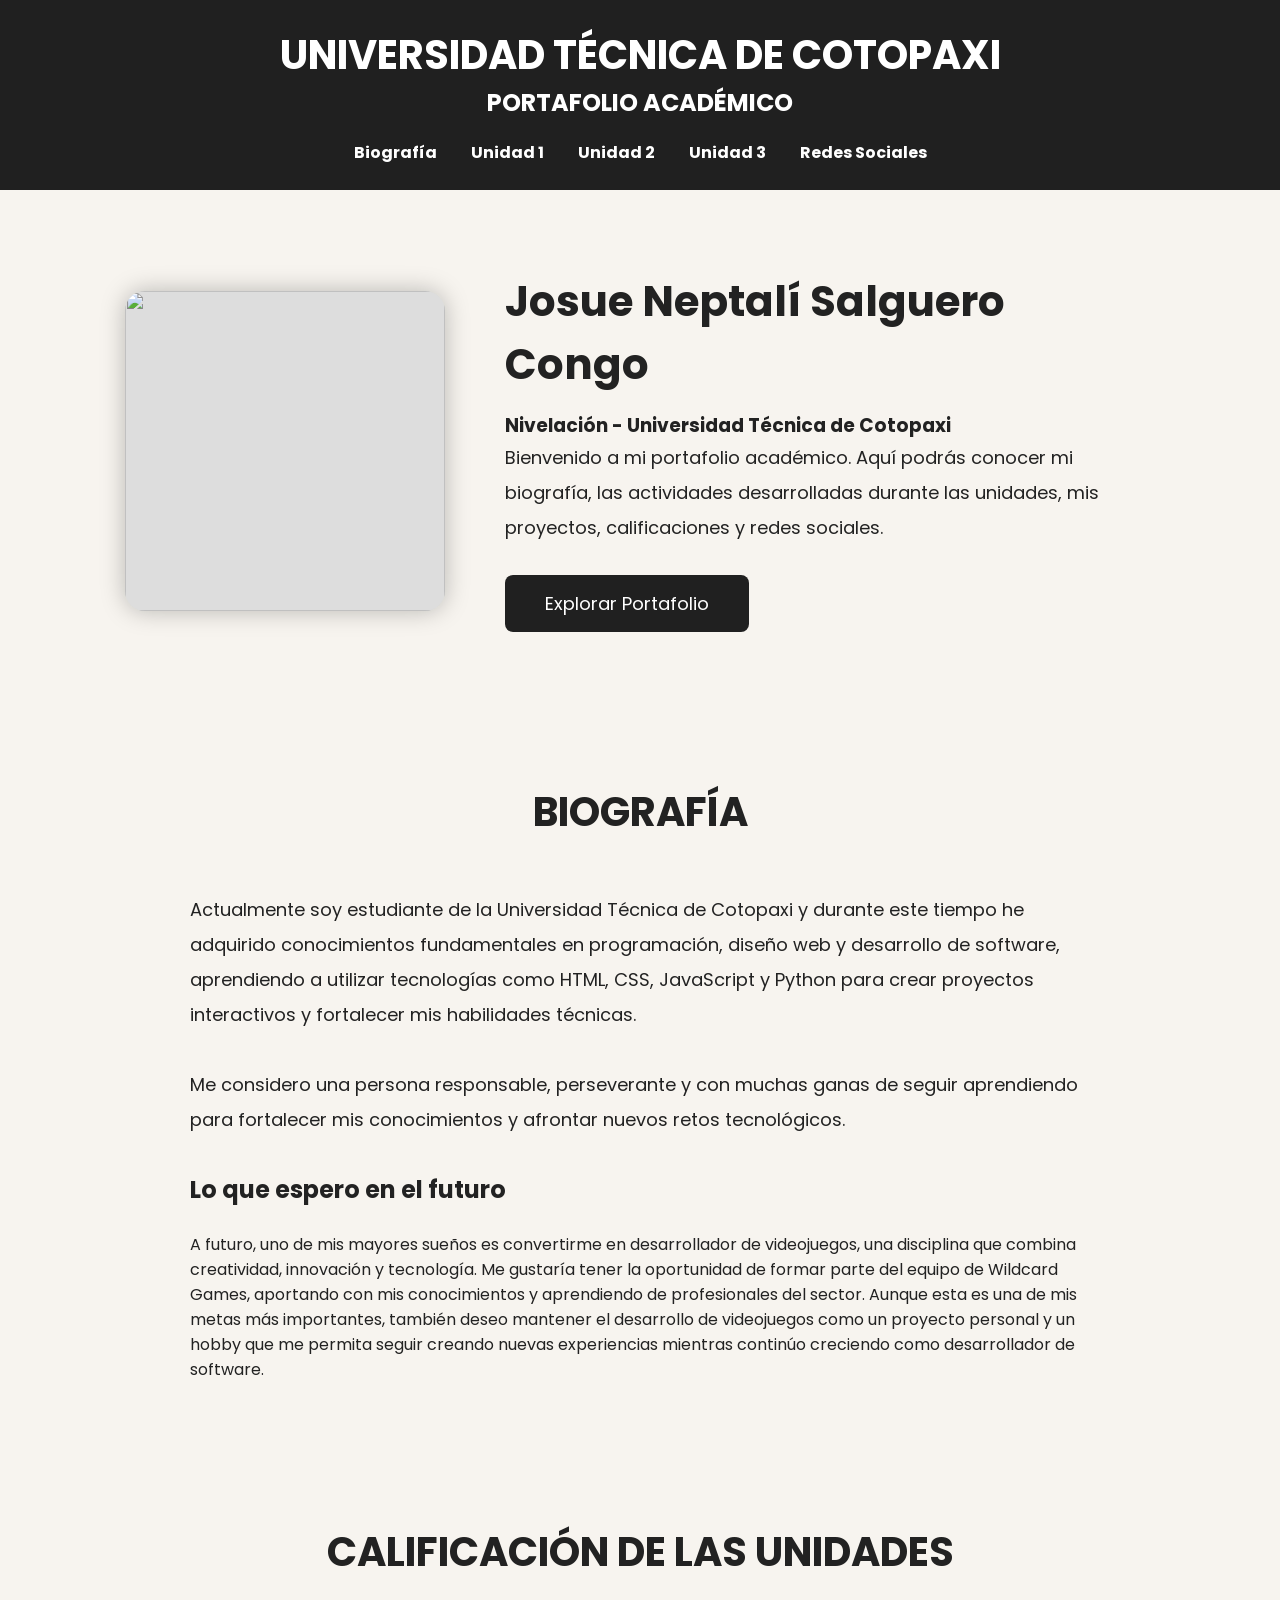
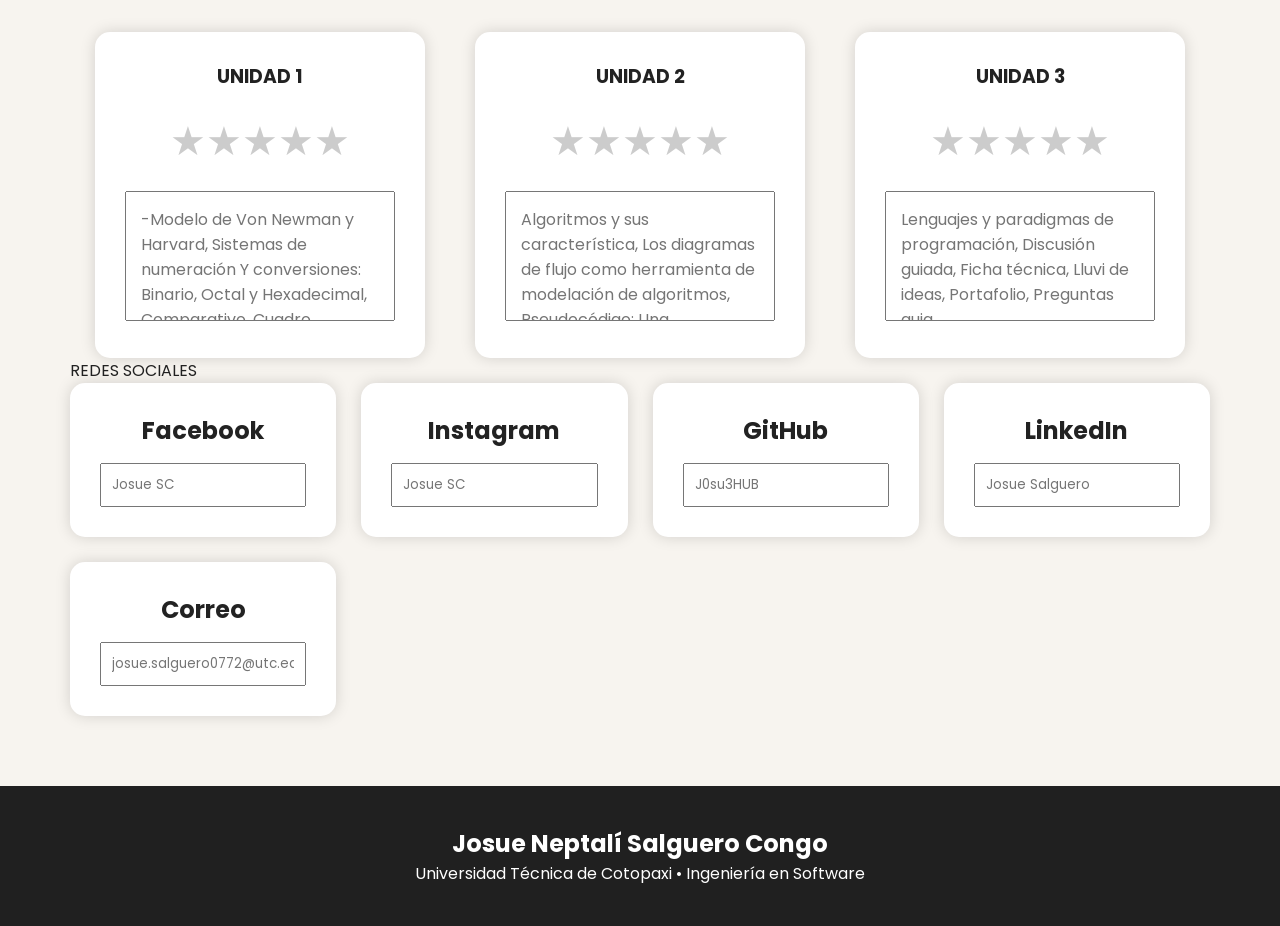
==== commit 8bcc4c2d: "yt" ====
--- a/index.html
+++ b/index.html
@@ -395,7 +395,7 @@
 
 <div class="rating"></div>
 
-<textarea placeholder="Escribe tu criterio de la Unidad 1"></textarea>
+<textarea placeholder="-Modelo de Von Newman y Harvard, Sistemas de numeración Y conversiones: Binario, Octal y Hexadecimal, Comparativo, Cuadro sinóptico Exposición, Lluvia de ideas, Preguntas guía Aritmética"></textarea>
 
 </div>
 
@@ -405,7 +405,8 @@
 
 <div class="rating"></div>
 
-<textarea placeholder="Escribe tu criterio de la Unidad 2"></textarea>
+<textarea placeholder="Algoritmos y sus característica, Los diagramas de flujo como herramienta de modelación de algoritmos, Pseudocódigo: Una herramienta de palabras útil
+, Modelado de problemas."></textarea>
 
 </div>
 
@@ -415,7 +416,57 @@
 
 <div class="rating"></div>
 
-<textarea placeholder="Escribe tu criterio de la Unidad 3"></textarea>
+<textarea placeholder="Lenguajes y paradigmas de programación, Discusión guiada, Ficha técnica, Lluvi de ideas, Portafolio, Preguntas guia
+
+programación, Algebra de bool."></textarea>
+
+</div>
+
+</div>
+
+REDES SOCIALES
+
+</h1>
+
+<div class="redes">
+
+<div class="red">
+
+<h2>Facebook</h2>
+
+<input placeholder="Josue SC">
+
+</div>
+
+<div class="red">
+
+<h2>Instagram</h2>
+
+<input placeholder="Josue SC">
+
+</div>
+
+<div class="red">
+
+<h2>GitHub</h2>
+
+<input placeholder="J0su3HUB">
+
+</div>
+
+<div class="red">
+
+<h2>LinkedIn</h2>
+
+<input placeholder="Josue Salguero">
+
+</div>
+
+<div class="red">
+
+<h2>Correo</h2>
+
+<input placeholder="josue.salguero0772@utc.edu.ec">
 
 </div>
 
@@ -423,114 +474,6 @@
 
 </section>
 
-<section id="unidad1">
-
-<div class="unidad">
-
-<h2>UNIDAD 1</h2>
-
-<input type="file">
-
-<input type="file">
-
-<input type="file">
-
-<textarea placeholder="Conclusión"></textarea>
-
-</div>
-
-</section>
-
-<section id="unidad2">
-
-<div class="unidad">
-
-<h2>UNIDAD 2</h2>
-
-<input type="file">
-
-<input type="file">
-
-<input type="file">
-
-<textarea placeholder="Conclusión"></textarea>
-
-</div>
-
-</section>
-
-<section id="unidad3">
-
-<div class="unidad">
-
-<h2>UNIDAD 3</h2>
-
-<input type="file">
-
-<input type="file">
-
-<input type="file">
-
-<textarea placeholder="Conclusión"></textarea>
-
-</div>
-
-</section>
-
-<section id="redes">
-
-<h1 class="titulo">
-
-REDES SOCIALES
-
-</h1>
-
-<div class="redes">
-
-<div class="red">
-
-<h2>Facebook</h2>
-
-<input placeholder="Pega tu enlace">
-
-</div>
-
-<div class="red">
-
-<h2>Instagram</h2>
-
-<input placeholder="Pega tu enlace">
-
-</div>
-
-<div class="red">
-
-<h2>GitHub</h2>
-
-<input placeholder="Pega tu enlace">
-
-</div>
-
-<div class="red">
-
-<h2>LinkedIn</h2>
-
-<input placeholder="Pega tu enlace">
-
-</div>
-
-<div class="red">
-
-<h2>Correo</h2>
-
-<input placeholder="correo@ejemplo.com">
-
-</div>
-
-</div>
-
-</section>
-
 <footer>
 
 <h2>
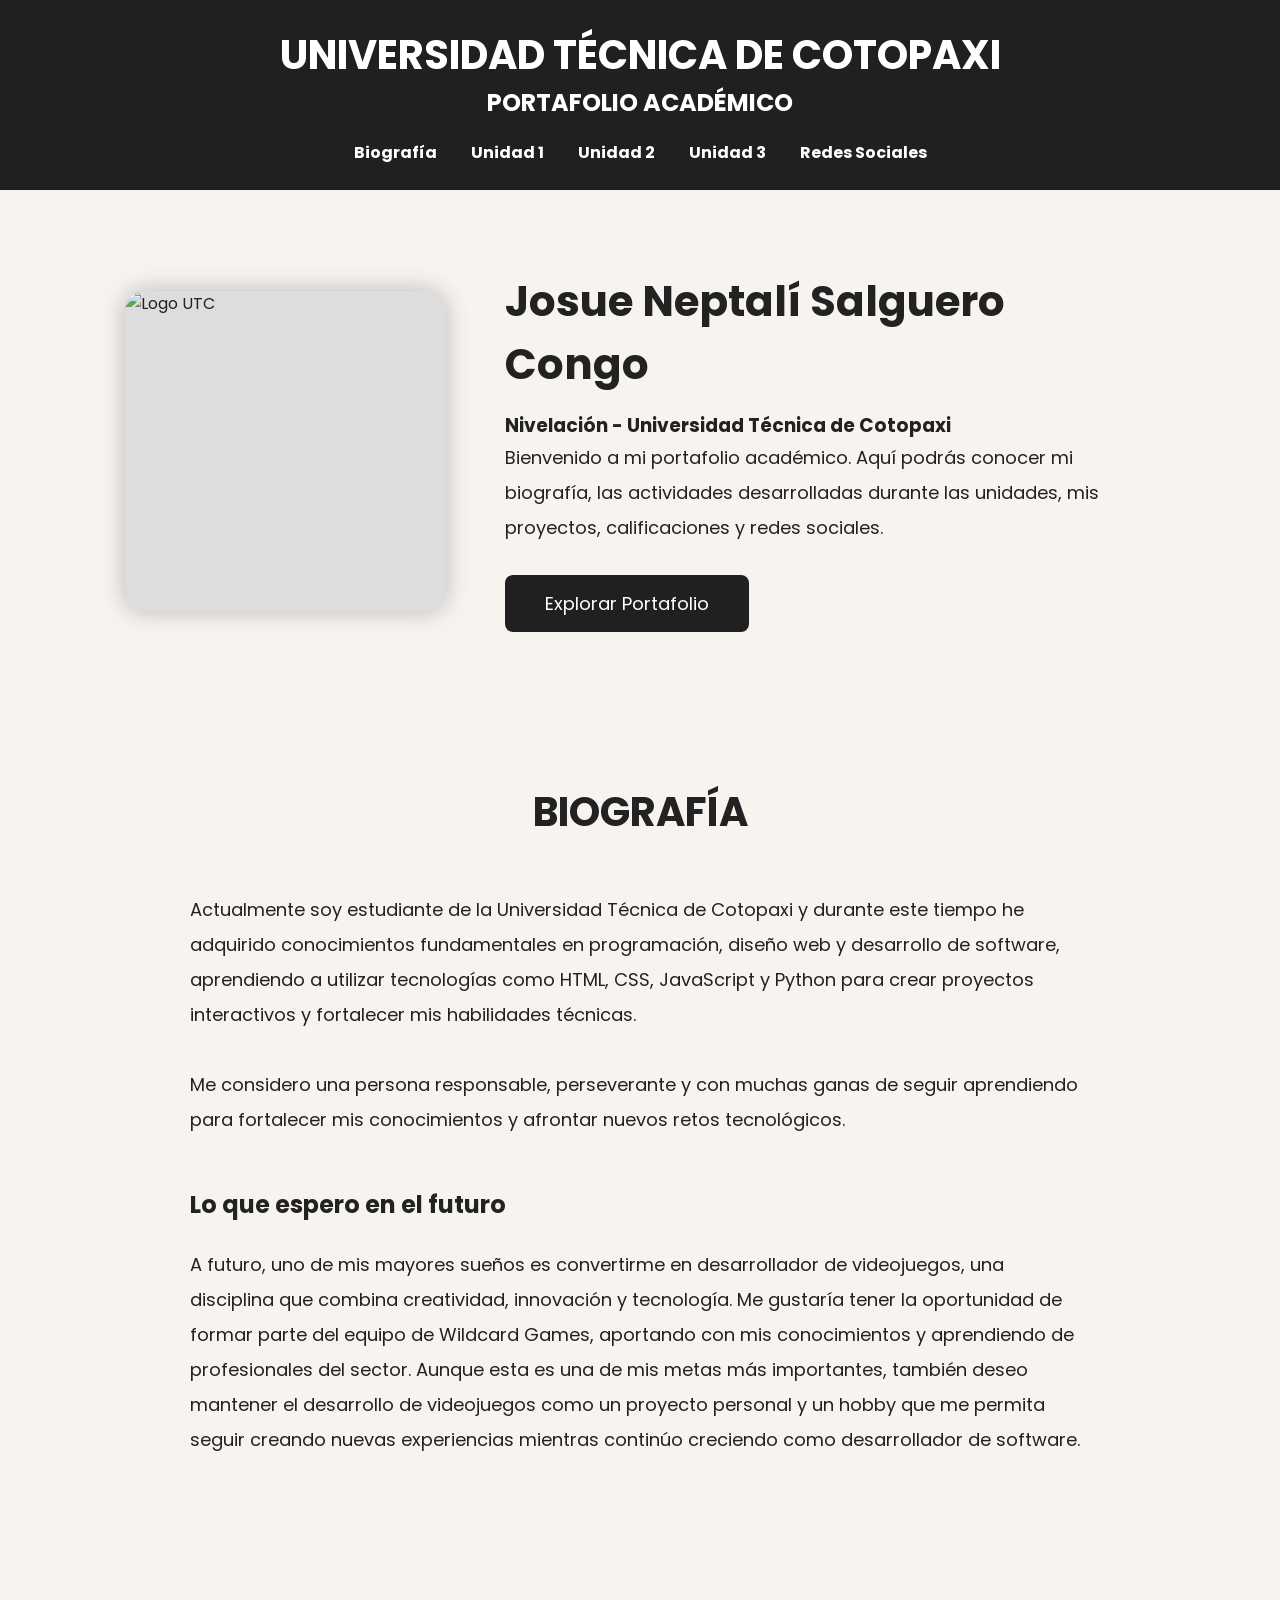
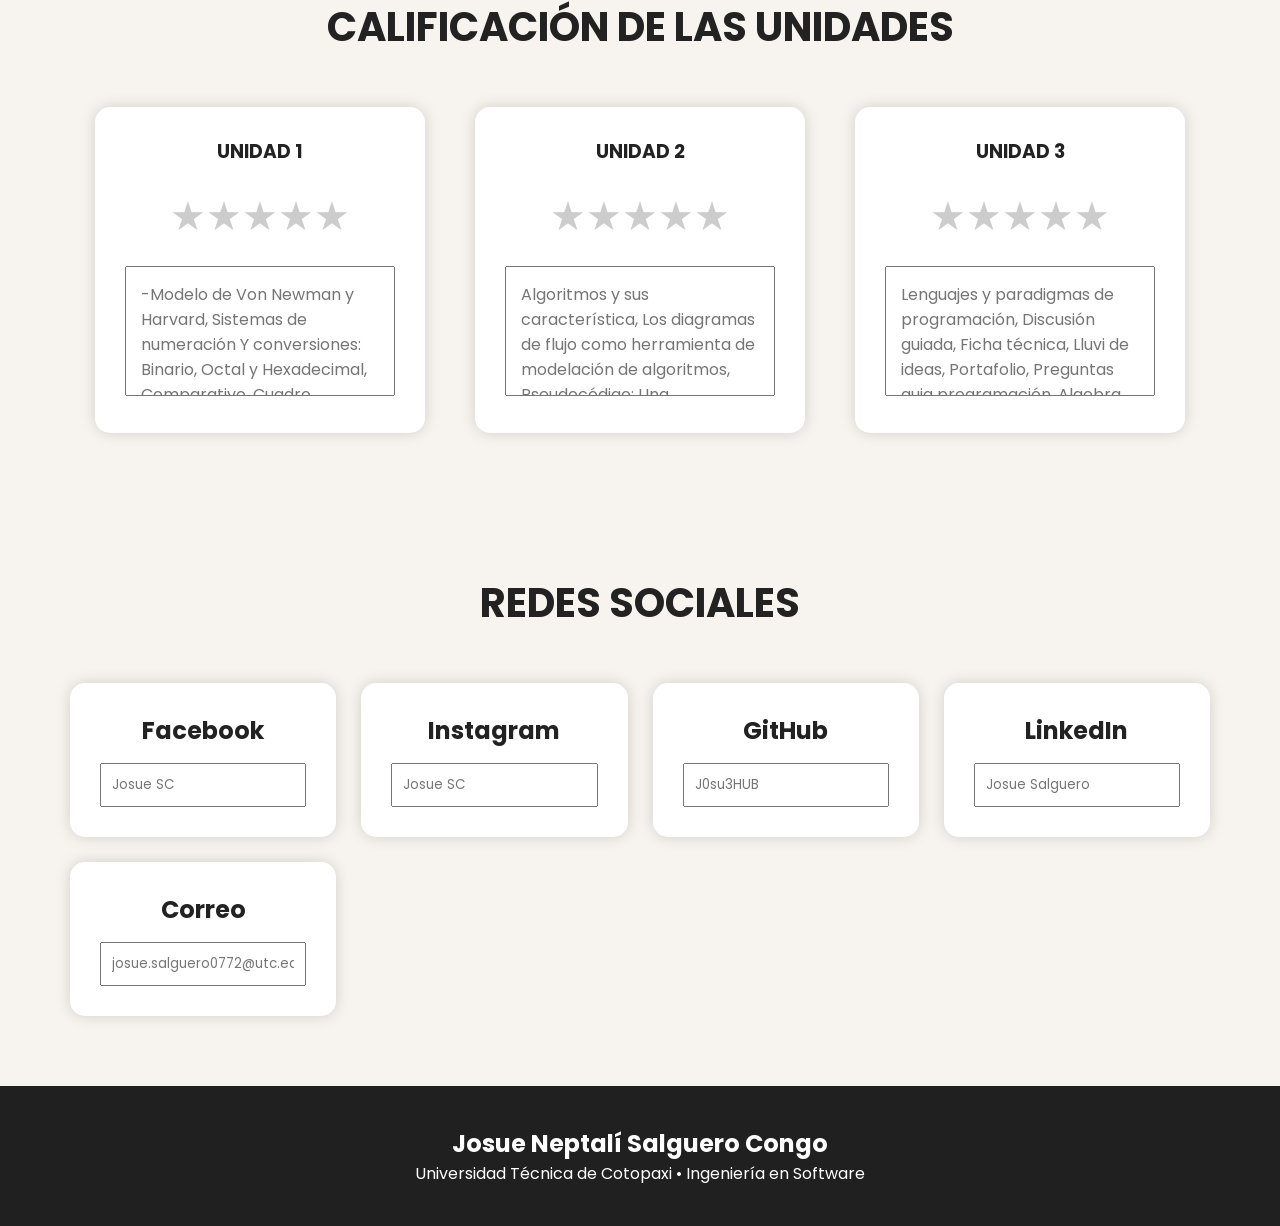
==== commit 32479243: "Refactor HTML structure and stylesui" ====
--- a/index.html
+++ b/index.html
@@ -1,525 +1,171 @@
 <!DOCTYPE html>
 <html lang="es">
 <head>
-<meta charset="UTF-8">
-<meta name="viewport" content="width=device-width, initial-scale=1.0">
-<title>Portafolio Académico | Josue Neptalí Salguero Congo</title>
+    <meta charset="UTF-8">
+    <meta name="viewport" content="width=device-width, initial-scale=1.0">
+    <title>Portafolio Académico | Josue Neptalí Salguero Congo</title>
 
-<link rel="preconnect" href="https://fonts.googleapis.com">
-<link href="https://fonts.googleapis.com/css2?family=Poppins:wght@300;400;600;700&display=swap" rel="stylesheet">
-<link rel="stylesheet" href="style.css">
+    <link rel="preconnect" href="https://fonts.googleapis.com">
+    <link href="https://fonts.googleapis.com/css2?family=Poppins:wght@300;400;600;700&display=swap" rel="stylesheet">
+    
+    <!-- Nota: Si no tienes un archivo style.css externo, puedes borrar esta línea. 
+         Como ya tienes los estilos en la etiqueta <style>, esto no es estrictamente necesario -->
+    <link rel="stylesheet" href="style.css">
 
-<style>
-
-*{
-margin:0;
-padding:0;
-box-sizing:border-box;
-font-family:Poppins,sans-serif;
-scroll-behavior:smooth;
-}
-
-body{
-background:#F7F4EF;
-color:#222;
-}
-
-header{
-background:#202020;
-padding:25px;
-color:white;
-text-align:center;
-position:sticky;
-top:0;
-z-index:100;
-}
-
-header h1{
-font-size:40px;
-}
-
-nav{
-margin-top:20px;
-}
-
-nav a{
-text-decoration:none;
-color:white;
-margin:15px;
-font-weight:bold;
-transition:.3s;
-}
-
-nav a:hover{
-color:#D4AF37;
-}
-
-.hero{
-
-display:flex;
-justify-content:center;
-align-items:center;
-padding:80px;
-gap:60px;
-flex-wrap:wrap;
-
-}
-
-.foto{
-
-width:320px;
-height:320px;
-border-radius:20px;
-background:#ddd;
-display:flex;
-justify-content:center;
-align-items:center;
-overflow:hidden;
-box-shadow:0 0 25px rgba(0,0,0,.25);
-
-}
-
-.foto img{
-
-width:100%;
-height:100%;
-object-fit:cover;
-
-}
-
-.info{
-
-max-width:650px;
-
-}
-
-.info h2{
-
-font-size:42px;
-margin-bottom:15px;
-
-}
-
-.info p{
-
-font-size:18px;
-line-height:35px;
-
-}
-
-button{
-
-padding:15px 40px;
-margin-top:30px;
-font-size:18px;
-background:#202020;
-color:white;
-border:none;
-cursor:pointer;
-border-radius:8px;
-transition:.3s;
-
-}
-
-button:hover{
-
-background:#D4AF37;
-
-}
-
-section{
-
-padding:70px;
-
-}
-
-.titulo{
-
-text-align:center;
-font-size:40px;
-margin-bottom:50px;
-
-}
-
-.bio{
-
-display:flex;
-justify-content:center;
-align-items:center;
-flex-wrap:wrap;
-gap:40px;
-
-}
-
-.bio div{
-
-max-width:900px;
-
-}
-
-.bio p{
-
-line-height:35px;
-font-size:18px;
-
-}
-
-.estrellas{
-
-display:flex;
-justify-content:center;
-gap:50px;
-flex-wrap:wrap;
-
-}
-
-.card{
-
-background:white;
-padding:30px;
-border-radius:15px;
-box-shadow:0 0 15px rgba(0,0,0,.15);
-width:330px;
-text-align:center;
-
-}
-
-.card h3{
-
-margin-bottom:20px;
-
-}
-
-.star{
-
-font-size:40px;
-cursor:pointer;
-color:#ccc;
-
-}
-
-.star.active{
-
-color:gold;
-
-}
-
-textarea{
-
-width:100%;
-height:130px;
-margin-top:20px;
-padding:15px;
-resize:none;
-font-size:16px;
-
-}
-
-.unidades{
-
-display:grid;
-grid-template-columns:repeat(auto-fit,minmax(350px,1fr));
-gap:30px;
-
-}
-
-.unidad{
-
-background:white;
-padding:30px;
-border-radius:15px;
-box-shadow:0 0 15px rgba(0,0,0,.15);
-
-}
-
-.unidad h2{
-
-margin-bottom:20px;
-
-}
-
-.unidad input{
-
-margin:15px 0;
-
-}
-
-.redes{
-
-display:grid;
-grid-template-columns:repeat(auto-fit,minmax(220px,1fr));
-gap:25px;
-
-}
-
-.red{
-
-background:white;
-padding:30px;
-text-align:center;
-border-radius:15px;
-box-shadow:0 0 15px rgba(0,0,0,.15);
-
-}
-
-.red input{
-
-width:100%;
-padding:10px;
-margin-top:15px;
-
-}
-
-footer{
-
-background:#202020;
-color:white;
-padding:40px;
-text-align:center;
-
-}
-
-</style>
-
+    <style>
+        * { margin:0; padding:0; box-sizing:border-box; font-family:Poppins,sans-serif; scroll-behavior:smooth; }
+        body { background:#F7F4EF; color:#222; }
+        header { background:#202020; padding:25px; color:white; text-align:center; position:sticky; top:0; z-index:100; }
+        header h1 { font-size:40px; }
+        nav { margin-top:20px; }
+        nav a { text-decoration:none; color:white; margin:15px; font-weight:bold; transition:.3s; }
+        nav a:hover { color:#D4AF37; }
+        .hero { display:flex; justify-content:center; align-items:center; padding:80px; gap:60px; flex-wrap:wrap; }
+        .foto { width:320px; height:320px; border-radius:20px; background:#ddd; display:flex; justify-content:center; align-items:center; overflow:hidden; box-shadow:0 0 25px rgba(0,0,0,.25); }
+        .foto img { width:100%; height:100%; object-fit:cover; }
+        .info { max-width:650px; }
+        .info h2 { font-size:42px; margin-bottom:15px; }
+        .info p { font-size:18px; line-height:35px; }
+        button { padding:15px 40px; margin-top:30px; font-size:18px; background:#202020; color:white; border:none; cursor:pointer; border-radius:8px; transition:.3s; }
+        button:hover { background:#D4AF37; }
+        section { padding:70px; }
+        .titulo { text-align:center; font-size:40px; margin-bottom:50px; }
+        .bio { display:flex; justify-content:center; align-items:center; flex-wrap:wrap; gap:40px; }
+        .bio div { max-width:900px; }
+        .bio p { line-height:35px; font-size:18px; }
+        .estrellas { display:flex; justify-content:center; gap:50px; flex-wrap:wrap; }
+        .card { background:white; padding:30px; border-radius:15px; box-shadow:0 0 15px rgba(0,0,0,.15); width:330px; text-align:center; }
+        .card h3 { margin-bottom:20px; }
+        .star { font-size:40px; cursor:pointer; color:#ccc; }
+        .star.active { color:gold; }
+        textarea { width:100%; height:130px; margin-top:20px; padding:15px; resize:none; font-size:16px; }
+        .redes { display:grid; grid-template-columns:repeat(auto-fit,minmax(220px,1fr)); gap:25px; }
+        .red { background:white; padding:30px; text-align:center; border-radius:15px; box-shadow:0 0 15px rgba(0,0,0,.15); }
+        .red input { width:100%; padding:10px; margin-top:15px; }
+        footer { background:#202020; color:white; padding:40px; text-align:center; }
+    </style>
 </head>
 
 <body>
 
 <header>
-
-<h1>UNIVERSIDAD TÉCNICA DE COTOPAXI</h1>
-
-<h2>PORTAFOLIO ACADÉMICO</h2>
-
-<nav>
-
-<a href="#bio">Biografía</a>
-
-<a href="#unidad1">Unidad 1</a>
-
-<a href="#unidad2">Unidad 2</a>
-
-<a href="#unidad3">Unidad 3</a>
-
-<a href="#redes">Redes Sociales</a>
-
-</nav>
-
+    <h1>UNIVERSIDAD TÉCNICA DE COTOPAXI</h1>
+    <h2>PORTAFOLIO ACADÉMICO</h2>
+    <nav>
+        <a href="#bio">Biografía</a>
+        <a href="#unidad1">Unidad 1</a>
+        <a href="#unidad2">Unidad 2</a>
+        <a href="#unidad3">Unidad 3</a>
+        <a href="#redes">Redes Sociales</a>
+    </nav>
 </header>
 
 <section class="hero">
-
-<div class="foto">
-
-<img src="https://gaceta.utc.edu.ec/wp-content/uploads/2022/07/cropped-logo-utc.png">
-
-</div>
-
-<div class="info">
-
-<h2>Josue Neptalí Salguero Congo</h2>
-
-<h3>Nivelación - Universidad Técnica de Cotopaxi</h3>
-
-<p>
-
-Bienvenido a mi portafolio académico.
-
-Aquí podrás conocer mi biografía, las actividades desarrolladas durante las unidades, mis proyectos, calificaciones y redes sociales.
-
-</p>
-
-<button>Explorar Portafolio</button>
-
-</div>
-
+    <div class="foto">
+        <img src="https://gaceta.utc.edu.ec/wp-content/uploads/2022/07/cropped-logo-utc.png" alt="Logo UTC">
+    </div>
+    <div class="info">
+        <h2>Josue Neptalí Salguero Congo</h2>
+        <h3>Nivelación - Universidad Técnica de Cotopaxi</h3>
+        <p>
+            Bienvenido a mi portafolio académico. Aquí podrás conocer mi biografía, las actividades desarrolladas durante las unidades, mis proyectos, calificaciones y redes sociales.
+        </p>
+        <button onclick="document.getElementById('bio').scrollIntoView();">Explorar Portafolio</button>
+    </div>
 </section>
 
 <section id="bio">
-
-<h1 class="titulo">
-
-BIOGRAFÍA
-
-</h1>
-
-<div class="bio">
-
-<div>
-
-<p>
-
-Actualmente soy estudiante de la Universidad Técnica de Cotopaxi y durante este tiempo he adquirido conocimientos fundamentales en programación, diseño web y desarrollo de software, aprendiendo a utilizar tecnologías como HTML, CSS, JavaScript y Python para crear proyectos interactivos y fortalecer mis habilidades técnicas.
-
-<br><br>
-
-Me considero una persona responsable, perseverante y con muchas ganas de seguir aprendiendo para fortalecer mis conocimientos y afrontar nuevos retos tecnológicos.
-
-<br><br>
-
-<h2>
-
-Lo que espero en el futuro
-
-</h2>
-
-<br>
-
-A futuro, uno de mis mayores sueños es convertirme en desarrollador de videojuegos, una disciplina que combina creatividad, innovación y tecnología.
-
-Me gustaría tener la oportunidad de formar parte del equipo de Wildcard Games, aportando con mis conocimientos y aprendiendo de profesionales del sector.
-
-Aunque esta es una de mis metas más importantes, también deseo mantener el desarrollo de videojuegos como un proyecto personal y un hobby que me permita seguir creando nuevas experiencias mientras continúo creciendo como desarrollador de software.
-
-</p>
-
-</div>
-
-</div>
-
+    <h1 class="titulo">BIOGRAFÍA</h1>
+    <div class="bio">
+        <div>
+            <p>
+                Actualmente soy estudiante de la Universidad Técnica de Cotopaxi y durante este tiempo he adquirido conocimientos fundamentales en programación, diseño web y desarrollo de software, aprendiendo a utilizar tecnologías como HTML, CSS, JavaScript y Python para crear proyectos interactivos y fortalecer mis habilidades técnicas.
+                <br><br>
+                Me considero una persona responsable, perseverante y con muchas ganas de seguir aprendiendo para fortalecer mis conocimientos y afrontar nuevos retos tecnológicos.
+            </p>
+            <br><br>
+            <h2>Lo que espero en el futuro</h2>
+            <br>
+            <p>
+                A futuro, uno de mis mayores sueños es convertirme en desarrollador de videojuegos, una disciplina que combina creatividad, innovación y tecnología. Me gustaría tener la oportunidad de formar parte del equipo de Wildcard Games, aportando con mis conocimientos y aprendiendo de profesionales del sector.
+                Aunque esta es una de mis metas más importantes, también deseo mantener el desarrollo de videojuegos como un proyecto personal y un hobby que me permita seguir creando nuevas experiencias mientras continúo creciendo como desarrollador de software.
+            </p>
+        </div>
+    </div>
 </section>
 
 <section>
+    <h1 class="titulo">CALIFICACIÓN DE LAS UNIDADES</h1>
+    <div class="estrellas">
+        <!-- Se agregaron los IDs para que el menú funcione -->
+        <div class="card" id="unidad1">
+            <h3>UNIDAD 1</h3>
+            <div class="rating"></div>
+            <textarea placeholder="-Modelo de Von Newman y Harvard, Sistemas de numeración Y conversiones: Binario, Octal y Hexadecimal, Comparativo, Cuadro sinóptico Exposición, Lluvia de ideas, Preguntas guía Aritmética"></textarea>
+        </div>
 
-<h1 class="titulo">
+        <div class="card" id="unidad2">
+            <h3>UNIDAD 2</h3>
+            <div class="rating"></div>
+            <textarea placeholder="Algoritmos y sus característica, Los diagramas de flujo como herramienta de modelación de algoritmos, Pseudocódigo: Una herramienta de palabras útil, Modelado de problemas."></textarea>
+        </div>
 
-CALIFICACIÓN DE LAS UNIDADES
+        <div class="card" id="unidad3">
+            <h3>UNIDAD 3</h3>
+            <div class="rating"></div>
+            <textarea placeholder="Lenguajes y paradigmas de programación, Discusión guiada, Ficha técnica, Lluvi de ideas, Portafolio, Preguntas guia programación, Algebra de bool."></textarea>
+        </div>
+    </div>
+</section>
 
-</h1>
-
-<div class="estrellas">
-
-<div class="card">
-
-<h3>UNIDAD 1</h3>
-
-<div class="rating"></div>
-
-<textarea placeholder="-Modelo de Von Newman y Harvard, Sistemas de numeración Y conversiones: Binario, Octal y Hexadecimal, Comparativo, Cuadro sinóptico Exposición, Lluvia de ideas, Preguntas guía Aritmética"></textarea>
-
-</div>
-
-<div class="card">
-
-<h3>UNIDAD 2</h3>
-
-<div class="rating"></div>
-
-<textarea placeholder="Algoritmos y sus característica, Los diagramas de flujo como herramienta de modelación de algoritmos, Pseudocódigo: Una herramienta de palabras útil
-, Modelado de problemas."></textarea>
-
-</div>
-
-<div class="card">
-
-<h3>UNIDAD 3</h3>
-
-<div class="rating"></div>
-
-<textarea placeholder="Lenguajes y paradigmas de programación, Discusión guiada, Ficha técnica, Lluvi de ideas, Portafolio, Preguntas guia
-
-programación, Algebra de bool."></textarea>
-
-</div>
-
-</div>
-
-REDES SOCIALES
-
-</h1>
-
-<div class="redes">
-
-<div class="red">
-
-<h2>Facebook</h2>
-
-<input placeholder="Josue SC">
-
-</div>
-
-<div class="red">
-
-<h2>Instagram</h2>
-
-<input placeholder="Josue SC">
-
-</div>
-
-<div class="red">
-
-<h2>GitHub</h2>
-
-<input placeholder="J0su3HUB">
-
-</div>
-
-<div class="red">
-
-<h2>LinkedIn</h2>
-
-<input placeholder="Josue Salguero">
-
-</div>
-
-<div class="red">
-
-<h2>Correo</h2>
-
-<input placeholder="josue.salguero0772@utc.edu.ec">
-
-</div>
-
-</div>
-
+<!-- Se corrigió el error de sintaxis aquí y se agregó el ID -->
+<section id="redes">
+    <h1 class="titulo">REDES SOCIALES</h1>
+    <div class="redes">
+        <div class="red">
+            <h2>Facebook</h2>
+            <input placeholder="Josue SC">
+        </div>
+        <div class="red">
+            <h2>Instagram</h2>
+            <input placeholder="Josue SC">
+        </div>
+        <div class="red">
+            <h2>GitHub</h2>
+            <input placeholder="J0su3HUB">
+        </div>
+        <div class="red">
+            <h2>LinkedIn</h2>
+            <input placeholder="Josue Salguero">
+        </div>
+        <div class="red">
+            <h2>Correo</h2>
+            <input placeholder="josue.salguero0772@utc.edu.ec">
+        </div>
+    </div>
 </section>
 
 <footer>
-
-<h2>
-
-Josue Neptalí Salguero Congo
-
-</h2>
-
-<p>
-
-Universidad Técnica de Cotopaxi • Ingeniería en Software
-
-</p>
-
+    <h2>Josue Neptalí Salguero Congo</h2>
+    <p>Universidad Técnica de Cotopaxi • Ingeniería en Software</p>
 </footer>
 
 <script>
-
-document.querySelectorAll(".rating").forEach(r=>{
-
-for(let i=1;i<=5;i++){
-
-const s=document.createElement("span");
-
-s.innerHTML="★";
-
-s.className="star";
-
-s.onclick=()=>{
-
-[...r.children].forEach((e,j)=>{
-
-e.classList.toggle("active",j<i);
-
-});
-
-};
-
-r.appendChild(s);
-
-}
-
-});
-
+    // Script de estrellas corregido y funcional
+    document.querySelectorAll(".rating").forEach(r => {
+        for(let i=1; i<=5; i++){
+            const s = document.createElement("span");
+            s.innerHTML = "★";
+            s.className = "star";
+            s.onclick = () => {
+                [...r.children].forEach((e, j) => {
+                    e.classList.toggle("active", j < i);
+                });
+            };
+            r.appendChild(s);
+        }
+    });
 </script>
 
 </body>
-
 </html>
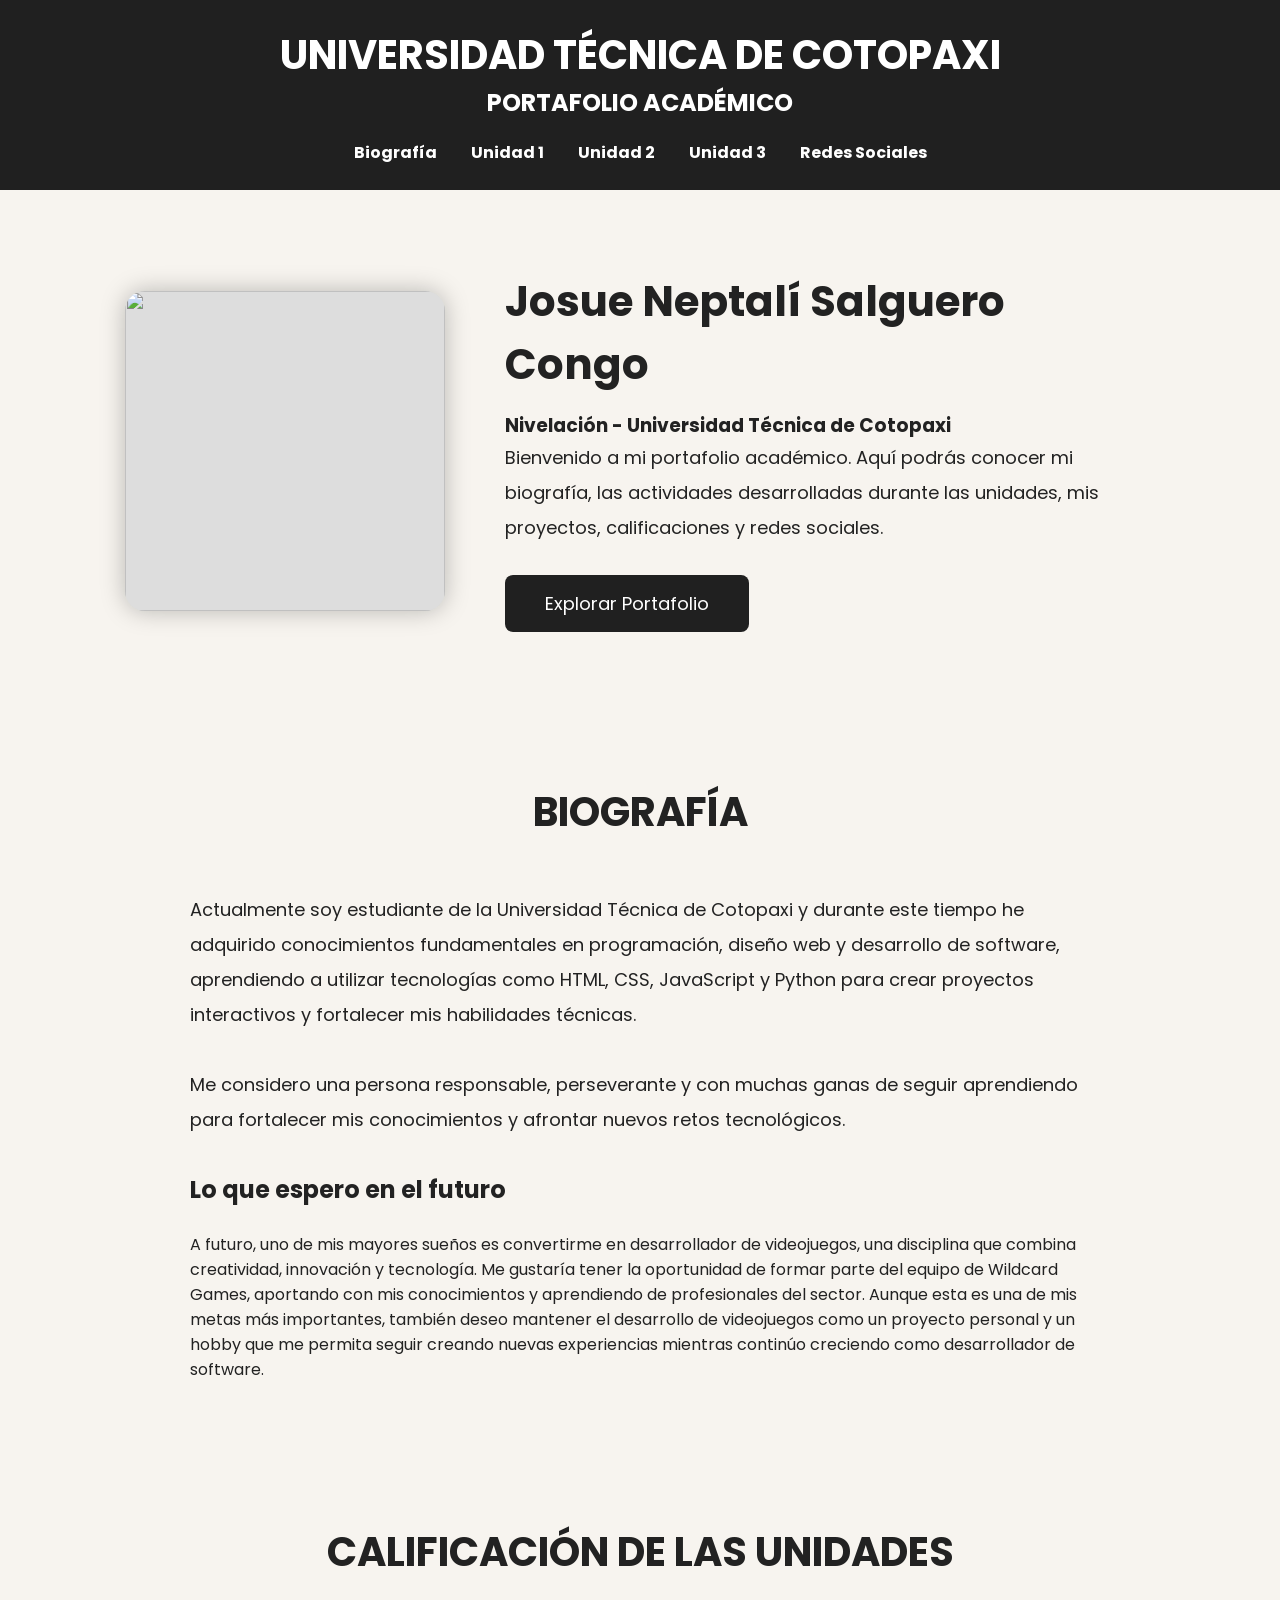
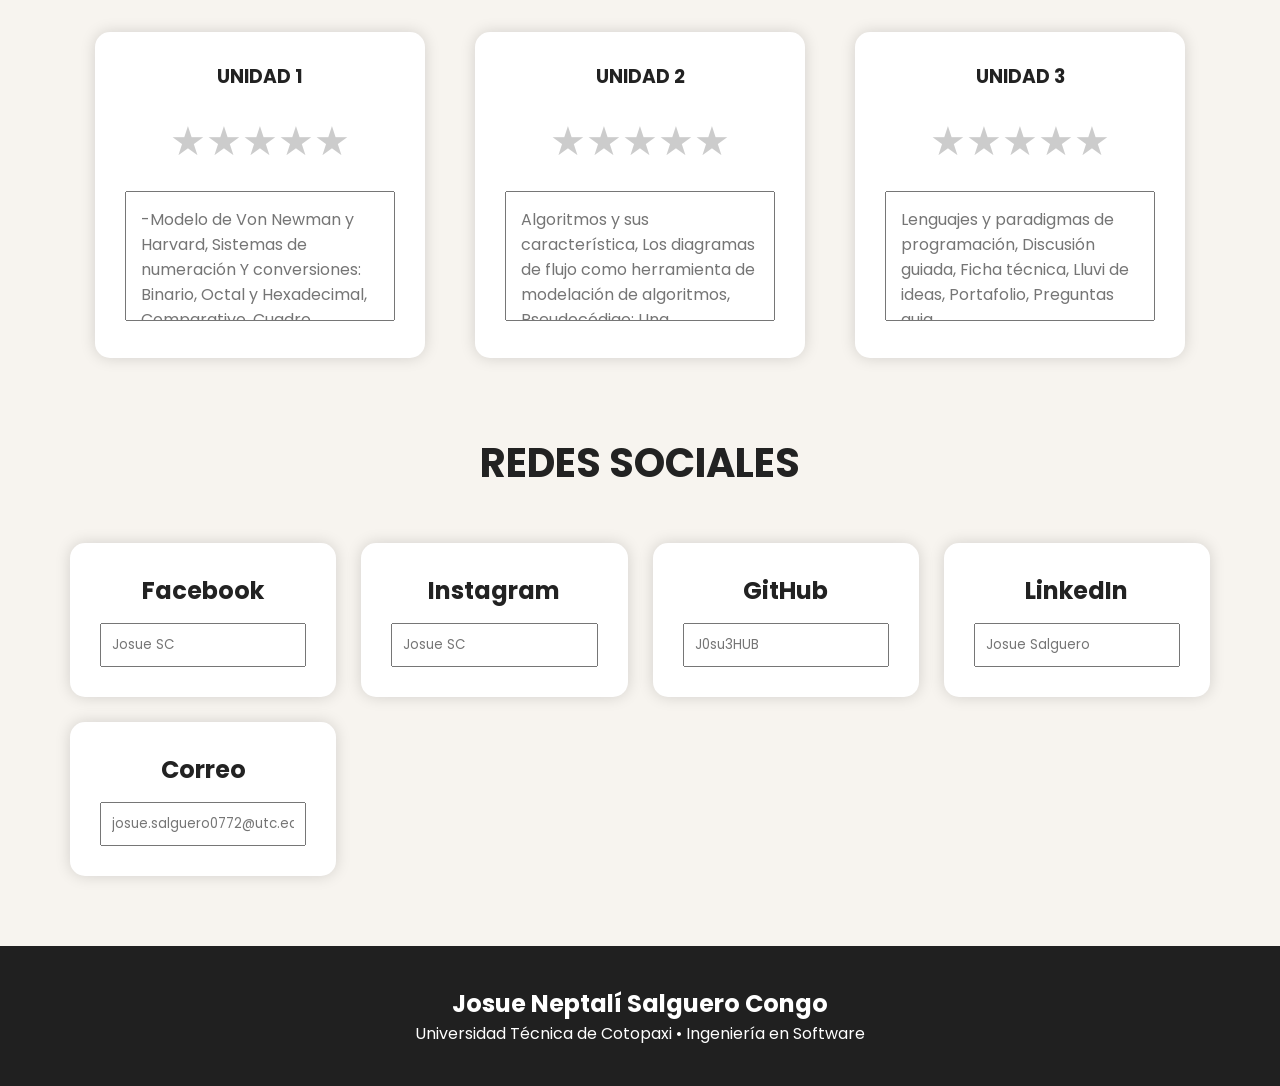
==== commit 000c1c10: "Refactor HTML structure and stylesult" ====
--- a/index.html
+++ b/index.html
@@ -1,171 +1,471 @@
 <!DOCTYPE html>
 <html lang="es">
 <head>
-    <meta charset="UTF-8">
-    <meta name="viewport" content="width=device-width, initial-scale=1.0">
-    <title>Portafolio Académico | Josue Neptalí Salguero Congo</title>
-
-    <link rel="preconnect" href="https://fonts.googleapis.com">
-    <link href="https://fonts.googleapis.com/css2?family=Poppins:wght@300;400;600;700&display=swap" rel="stylesheet">
-    
-    <!-- Nota: Si no tienes un archivo style.css externo, puedes borrar esta línea. 
-         Como ya tienes los estilos en la etiqueta <style>, esto no es estrictamente necesario -->
-    <link rel="stylesheet" href="style.css">
-
-    <style>
-        * { margin:0; padding:0; box-sizing:border-box; font-family:Poppins,sans-serif; scroll-behavior:smooth; }
-        body { background:#F7F4EF; color:#222; }
-        header { background:#202020; padding:25px; color:white; text-align:center; position:sticky; top:0; z-index:100; }
-        header h1 { font-size:40px; }
-        nav { margin-top:20px; }
-        nav a { text-decoration:none; color:white; margin:15px; font-weight:bold; transition:.3s; }
-        nav a:hover { color:#D4AF37; }
-        .hero { display:flex; justify-content:center; align-items:center; padding:80px; gap:60px; flex-wrap:wrap; }
-        .foto { width:320px; height:320px; border-radius:20px; background:#ddd; display:flex; justify-content:center; align-items:center; overflow:hidden; box-shadow:0 0 25px rgba(0,0,0,.25); }
-        .foto img { width:100%; height:100%; object-fit:cover; }
-        .info { max-width:650px; }
-        .info h2 { font-size:42px; margin-bottom:15px; }
-        .info p { font-size:18px; line-height:35px; }
-        button { padding:15px 40px; margin-top:30px; font-size:18px; background:#202020; color:white; border:none; cursor:pointer; border-radius:8px; transition:.3s; }
-        button:hover { background:#D4AF37; }
-        section { padding:70px; }
-        .titulo { text-align:center; font-size:40px; margin-bottom:50px; }
-        .bio { display:flex; justify-content:center; align-items:center; flex-wrap:wrap; gap:40px; }
-        .bio div { max-width:900px; }
-        .bio p { line-height:35px; font-size:18px; }
-        .estrellas { display:flex; justify-content:center; gap:50px; flex-wrap:wrap; }
-        .card { background:white; padding:30px; border-radius:15px; box-shadow:0 0 15px rgba(0,0,0,.15); width:330px; text-align:center; }
-        .card h3 { margin-bottom:20px; }
-        .star { font-size:40px; cursor:pointer; color:#ccc; }
-        .star.active { color:gold; }
-        textarea { width:100%; height:130px; margin-top:20px; padding:15px; resize:none; font-size:16px; }
-        .redes { display:grid; grid-template-columns:repeat(auto-fit,minmax(220px,1fr)); gap:25px; }
-        .red { background:white; padding:30px; text-align:center; border-radius:15px; box-shadow:0 0 15px rgba(0,0,0,.15); }
-        .red input { width:100%; padding:10px; margin-top:15px; }
-        footer { background:#202020; color:white; padding:40px; text-align:center; }
-    </style>
+<meta charset="UTF-8">
+<meta name="viewport" content="width=device-width, initial-scale=1.0">
+<title>Portafolio Académico | Josue Neptalí Salguero Congo</title>
+
+<link rel="preconnect" href="https://fonts.googleapis.com">
+<link href="https://fonts.googleapis.com/css2?family=Poppins:wght@300;400;600;700&display=swap" rel="stylesheet">
+<link rel="stylesheet" href="style.css">
+
+<style>
+*{
+margin:0;
+padding:0;
+box-sizing:border-box;
+font-family:Poppins,sans-serif;
+scroll-behavior:smooth;
+}
+
+body{
+background:#F7F4EF;
+color:#222;
+}
+
+header{
+background:#202020;
+padding:25px;
+color:white;
+text-align:center;
+position:sticky;
+top:0;
+z-index:100;
+}
+
+header h1{
+font-size:40px;
+}
+
+nav{
+margin-top:20px;
+}
+
+nav a{
+text-decoration:none;
+color:white;
+margin:15px;
+font-weight:bold;
+transition:.3s;
+}
+
+nav a:hover{
+color:#D4AF37;
+}
+
+.hero{
+display:flex;
+justify-content:center;
+align-items:center;
+padding:80px;
+gap:60px;
+flex-wrap:wrap;
+}
+
+.foto{
+width:320px;
+height:320px;
+border-radius:20px;
+background:#ddd;
+display:flex;
+justify-content:center;
+align-items:center;
+overflow:hidden;
+box-shadow:0 0 25px rgba(0,0,0,.25);
+}
+
+.foto img{
+width:100%;
+height:100%;
+object-fit:cover;
+}
+
+.info{
+max-width:650px;
+}
+
+.info h2{
+font-size:42px;
+margin-bottom:15px;
+}
+
+.info p{
+font-size:18px;
+line-height:35px;
+}
+
+button{
+padding:15px 40px;
+margin-top:30px;
+font-size:18px;
+background:#202020;
+color:white;
+border:none;
+cursor:pointer;
+border-radius:8px;
+transition:.3s;
+}
+
+button:hover{
+background:#D4AF37;
+}
+
+section{
+padding:70px;
+}
+
+.titulo{
+text-align:center;
+font-size:40px;
+margin-bottom:50px;
+}
+
+.bio{
+display:flex;
+justify-content:center;
+align-items:center;
+flex-wrap:wrap;
+gap:40px;
+}
+
+.bio div{
+max-width:900px;
+}
+
+.bio p{
+line-height:35px;
+font-size:18px;
+}
+
+.estrellas{
+display:flex;
+justify-content:center;
+gap:50px;
+flex-wrap:wrap;
+}
+
+.card{
+background:white;
+padding:30px;
+border-radius:15px;
+box-shadow:0 0 15px rgba(0,0,0,.15);
+width:330px;
+text-align:center;
+}
+
+.card h3{
+margin-bottom:20px;
+}
+
+.star{
+font-size:40px;
+cursor:pointer;
+color:#ccc;
+}
+
+.star.active{
+color:gold;
+}
+
+textarea{
+width:100%;
+height:130px;
+margin-top:20px;
+padding:15px;
+resize:none;
+font-size:16px;
+}
+
+.unidades{
+display:grid;
+grid-template-columns:repeat(auto-fit,minmax(350px,1fr));
+gap:30px;
+}
+
+.unidad{
+background:white;
+padding:30px;
+border-radius:15px;
+box-shadow:0 0 15px rgba(0,0,0,.15);
+}
+
+.unidad h2{
+margin-bottom:20px;
+}
+
+.unidad input{
+margin:15px 0;
+}
+
+.redes{
+display:grid;
+grid-template-columns:repeat(auto-fit,minmax(220px,1fr));
+gap:25px;
+}
+
+.red{
+background:white;
+padding:30px;
+text-align:center;
+border-radius:15px;
+box-shadow:0 0 15px rgba(0,0,0,.15);
+}
+
+.red input{
+width:100%;
+padding:10px;
+margin-top:15px;
+}
+
+footer{
+background:#202020;
+color:white;
+padding:40px;
+text-align:center;
+}
+</style>
+
 </head>
 
 <body>
 
 <header>
-    <h1>UNIVERSIDAD TÉCNICA DE COTOPAXI</h1>
-    <h2>PORTAFOLIO ACADÉMICO</h2>
-    <nav>
-        <a href="#bio">Biografía</a>
-        <a href="#unidad1">Unidad 1</a>
-        <a href="#unidad2">Unidad 2</a>
-        <a href="#unidad3">Unidad 3</a>
-        <a href="#redes">Redes Sociales</a>
-    </nav>
+
+<h1>UNIVERSIDAD TÉCNICA DE COTOPAXI</h1>
+
+<h2>PORTAFOLIO ACADÉMICO</h2>
+
+<nav>
+
+<a href="#bio">Biografía</a>
+
+<a href="#unidad1">Unidad 1</a>
+
+<a href="#unidad2">Unidad 2</a>
+
+<a href="#unidad3">Unidad 3</a>
+
+<a href="#redes">Redes Sociales</a>
+
+</nav>
+
 </header>
 
 <section class="hero">
-    <div class="foto">
-        <img src="https://gaceta.utc.edu.ec/wp-content/uploads/2022/07/cropped-logo-utc.png" alt="Logo UTC">
-    </div>
-    <div class="info">
-        <h2>Josue Neptalí Salguero Congo</h2>
-        <h3>Nivelación - Universidad Técnica de Cotopaxi</h3>
-        <p>
-            Bienvenido a mi portafolio académico. Aquí podrás conocer mi biografía, las actividades desarrolladas durante las unidades, mis proyectos, calificaciones y redes sociales.
-        </p>
-        <button onclick="document.getElementById('bio').scrollIntoView();">Explorar Portafolio</button>
-    </div>
+
+<div class="foto">
+
+<img src="https://gaceta.utc.edu.ec/wp-content/uploads/2022/07/cropped-logo-utc.png">
+
+</div>
+
+<div class="info">
+
+<h2>Josue Neptalí Salguero Congo</h2>
+
+<h3>Nivelación - Universidad Técnica de Cotopaxi</h3>
+
+<p>
+
+Bienvenido a mi portafolio académico.
+
+Aquí podrás conocer mi biografía, las actividades desarrolladas durante las unidades, mis proyectos, calificaciones y redes sociales.
+
+</p>
+
+<button>Explorar Portafolio</button>
+
+</div>
+
 </section>
 
 <section id="bio">
-    <h1 class="titulo">BIOGRAFÍA</h1>
-    <div class="bio">
-        <div>
-            <p>
-                Actualmente soy estudiante de la Universidad Técnica de Cotopaxi y durante este tiempo he adquirido conocimientos fundamentales en programación, diseño web y desarrollo de software, aprendiendo a utilizar tecnologías como HTML, CSS, JavaScript y Python para crear proyectos interactivos y fortalecer mis habilidades técnicas.
-                <br><br>
-                Me considero una persona responsable, perseverante y con muchas ganas de seguir aprendiendo para fortalecer mis conocimientos y afrontar nuevos retos tecnológicos.
-            </p>
-            <br><br>
-            <h2>Lo que espero en el futuro</h2>
-            <br>
-            <p>
-                A futuro, uno de mis mayores sueños es convertirme en desarrollador de videojuegos, una disciplina que combina creatividad, innovación y tecnología. Me gustaría tener la oportunidad de formar parte del equipo de Wildcard Games, aportando con mis conocimientos y aprendiendo de profesionales del sector.
-                Aunque esta es una de mis metas más importantes, también deseo mantener el desarrollo de videojuegos como un proyecto personal y un hobby que me permita seguir creando nuevas experiencias mientras continúo creciendo como desarrollador de software.
-            </p>
-        </div>
-    </div>
+
+<h1 class="titulo">
+
+BIOGRAFÍA
+
+</h1>
+
+<div class="bio">
+
+<div>
+
+<p>
+
+Actualmente soy estudiante de la Universidad Técnica de Cotopaxi y durante este tiempo he adquirido conocimientos fundamentales en programación, diseño web y desarrollo de software, aprendiendo a utilizar tecnologías como HTML, CSS, JavaScript y Python para crear proyectos interactivos y fortalecer mis habilidades técnicas.
+
+<br><br>
+
+Me considero una persona responsable, perseverante y con muchas ganas de seguir aprendiendo para fortalecer mis conocimientos y afrontar nuevos retos tecnológicos.
+
+<br><br>
+
+<h2>
+
+Lo que espero en el futuro
+
+</h2>
+
+<br>
+
+A futuro, uno de mis mayores sueños es convertirme en desarrollador de videojuegos, una disciplina que combina creatividad, innovación y tecnología.
+
+Me gustaría tener la oportunidad de formar parte del equipo de Wildcard Games, aportando con mis conocimientos y aprendiendo de profesionales del sector.
+
+Aunque esta es una de mis metas más importantes, también deseo mantener el desarrollo de videojuegos como un proyecto personal y un hobby que me permita seguir creando nuevas experiencias mientras continúo creciendo como desarrollador de software.
+
+</p>
+
+</div>
+
+</div>
+
 </section>
 
 <section>
-    <h1 class="titulo">CALIFICACIÓN DE LAS UNIDADES</h1>
-    <div class="estrellas">
-        <!-- Se agregaron los IDs para que el menú funcione -->
-        <div class="card" id="unidad1">
-            <h3>UNIDAD 1</h3>
-            <div class="rating"></div>
-            <textarea placeholder="-Modelo de Von Newman y Harvard, Sistemas de numeración Y conversiones: Binario, Octal y Hexadecimal, Comparativo, Cuadro sinóptico Exposición, Lluvia de ideas, Preguntas guía Aritmética"></textarea>
-        </div>
-
-        <div class="card" id="unidad2">
-            <h3>UNIDAD 2</h3>
-            <div class="rating"></div>
-            <textarea placeholder="Algoritmos y sus característica, Los diagramas de flujo como herramienta de modelación de algoritmos, Pseudocódigo: Una herramienta de palabras útil, Modelado de problemas."></textarea>
-        </div>
-
-        <div class="card" id="unidad3">
-            <h3>UNIDAD 3</h3>
-            <div class="rating"></div>
-            <textarea placeholder="Lenguajes y paradigmas de programación, Discusión guiada, Ficha técnica, Lluvi de ideas, Portafolio, Preguntas guia programación, Algebra de bool."></textarea>
-        </div>
-    </div>
+
+<h1 class="titulo">
+
+CALIFICACIÓN DE LAS UNIDADES
+
+</h1>
+
+<div class="estrellas">
+
+<div class="card" id="unidad1">
+
+<h3>UNIDAD 1</h3>
+
+<div class="rating"></div>
+
+<textarea placeholder="-Modelo de Von Newman y Harvard, Sistemas de numeración Y conversiones: Binario, Octal y Hexadecimal, Comparativo, Cuadro sinóptico Exposición, Lluvia de ideas, Preguntas guía Aritmética"></textarea>
+
+</div>
+
+<div class="card" id="unidad2">
+
+<h3>UNIDAD 2</h3>
+
+<div class="rating"></div>
+
+<textarea placeholder="Algoritmos y sus característica, Los diagramas de flujo como herramienta de modelación de algoritmos, Pseudocódigo: Una herramienta de palabras útil
+, Modelado de problemas."></textarea>
+
+</div>
+
+<div class="card" id="unidad3">
+
+<h3>UNIDAD 3</h3>
+
+<div class="rating"></div>
+
+<textarea placeholder="Lenguajes y paradigmas de programación, Discusión guiada, Ficha técnica, Lluvi de ideas, Portafolio, Preguntas guia
+
+programación, Algebra de bool."></textarea>
+
+</div>
+
+</div>
+
+<!-- AQUÍ ESTABA EL ERROR: Solo tenías "REDES SOCIALES </h1>" -->
+<br><br><br>
+<h1 class="titulo" id="redes">
+REDES SOCIALES
+</h1>
+
+<div class="redes">
+
+<div class="red">
+
+<h2>Facebook</h2>
+
+<input placeholder="Josue SC">
+
+</div>
+
+<div class="red">
+
+<h2>Instagram</h2>
+
+<input placeholder="Josue SC">
+
+</div>
+
+<div class="red">
+
+<h2>GitHub</h2>
+
+<input placeholder="J0su3HUB">
+
+</div>
+
+<div class="red">
+
+<h2>LinkedIn</h2>
+
+<input placeholder="Josue Salguero">
+
+</div>
+
+<div class="red">
+
+<h2>Correo</h2>
+
+<input placeholder="josue.salguero0772@utc.edu.ec">
+
+</div>
+
+</div>
+
 </section>
 
-<!-- Se corrigió el error de sintaxis aquí y se agregó el ID -->
-<section id="redes">
-    <h1 class="titulo">REDES SOCIALES</h1>
-    <div class="redes">
-        <div class="red">
-            <h2>Facebook</h2>
-            <input placeholder="Josue SC">
-        </div>
-        <div class="red">
-            <h2>Instagram</h2>
-            <input placeholder="Josue SC">
-        </div>
-        <div class="red">
-            <h2>GitHub</h2>
-            <input placeholder="J0su3HUB">
-        </div>
-        <div class="red">
-            <h2>LinkedIn</h2>
-            <input placeholder="Josue Salguero">
-        </div>
-        <div class="red">
-            <h2>Correo</h2>
-            <input placeholder="josue.salguero0772@utc.edu.ec">
-        </div>
-    </div>
-</section>
-
 <footer>
-    <h2>Josue Neptalí Salguero Congo</h2>
-    <p>Universidad Técnica de Cotopaxi • Ingeniería en Software</p>
+
+<h2>
+
+Josue Neptalí Salguero Congo
+
+</h2>
+
+<p>
+
+Universidad Técnica de Cotopaxi • Ingeniería en Software
+
+</p>
+
 </footer>
 
 <script>
-    // Script de estrellas corregido y funcional
-    document.querySelectorAll(".rating").forEach(r => {
-        for(let i=1; i<=5; i++){
-            const s = document.createElement("span");
-            s.innerHTML = "★";
-            s.className = "star";
-            s.onclick = () => {
-                [...r.children].forEach((e, j) => {
-                    e.classList.toggle("active", j < i);
-                });
-            };
-            r.appendChild(s);
-        }
-    });
+
+document.querySelectorAll(".rating").forEach(r=>{
+
+for(let i=1;i<=5;i++){
+
+const s=document.createElement("span");
+
+s.innerHTML="★";
+
+s.className="star";
+
+s.onclick=()=>{
+
+[...r.children].forEach((e,j)=>{
+
+e.classList.toggle("active",j<i);
+
+});
+
+};
+
+r.appendChild(s);
+
+}
+
+});
+
 </script>
 
 </body>
+
 </html>
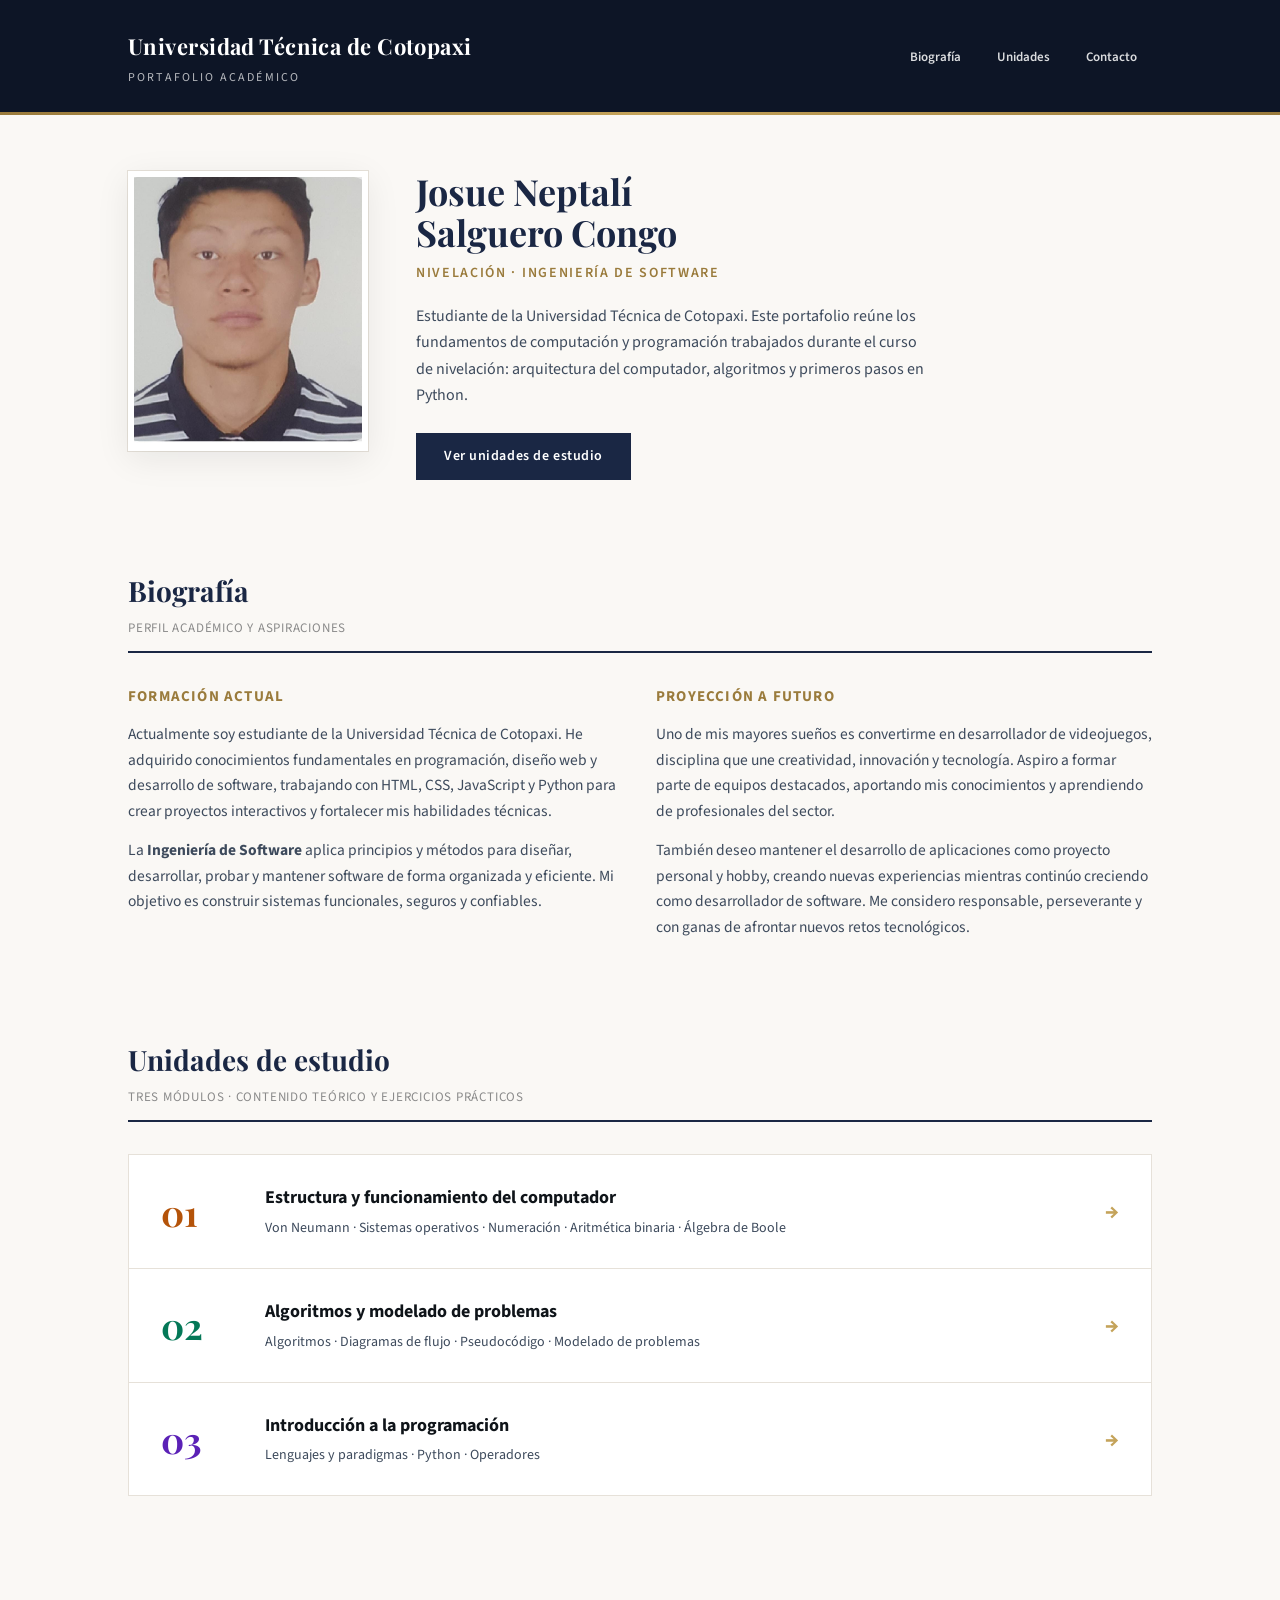
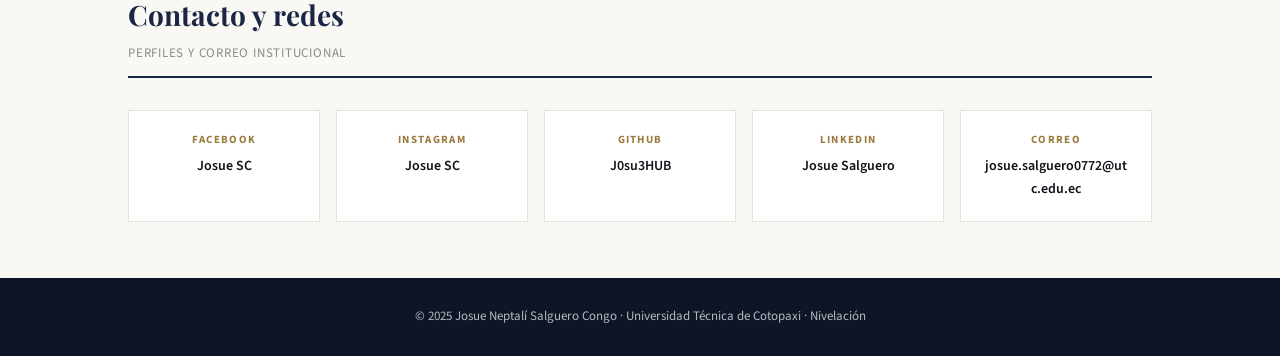
==== commit a530f259: "Add files via upload" ====
--- a/index.html
+++ b/index.html
@@ -1,471 +1,149 @@
 <!DOCTYPE html>
 <html lang="es">
 <head>
-<meta charset="UTF-8">
-<meta name="viewport" content="width=device-width, initial-scale=1.0">
-<title>Portafolio Académico | Josue Neptalí Salguero Congo</title>
-
-<link rel="preconnect" href="https://fonts.googleapis.com">
-<link href="https://fonts.googleapis.com/css2?family=Poppins:wght@300;400;600;700&display=swap" rel="stylesheet">
-<link rel="stylesheet" href="style.css">
-
-<style>
-*{
-margin:0;
-padding:0;
-box-sizing:border-box;
-font-family:Poppins,sans-serif;
-scroll-behavior:smooth;
-}
-
-body{
-background:#F7F4EF;
-color:#222;
-}
-
-header{
-background:#202020;
-padding:25px;
-color:white;
-text-align:center;
-position:sticky;
-top:0;
-z-index:100;
-}
-
-header h1{
-font-size:40px;
-}
-
-nav{
-margin-top:20px;
-}
-
-nav a{
-text-decoration:none;
-color:white;
-margin:15px;
-font-weight:bold;
-transition:.3s;
-}
-
-nav a:hover{
-color:#D4AF37;
-}
-
-.hero{
-display:flex;
-justify-content:center;
-align-items:center;
-padding:80px;
-gap:60px;
-flex-wrap:wrap;
-}
-
-.foto{
-width:320px;
-height:320px;
-border-radius:20px;
-background:#ddd;
-display:flex;
-justify-content:center;
-align-items:center;
-overflow:hidden;
-box-shadow:0 0 25px rgba(0,0,0,.25);
-}
-
-.foto img{
-width:100%;
-height:100%;
-object-fit:cover;
-}
-
-.info{
-max-width:650px;
-}
-
-.info h2{
-font-size:42px;
-margin-bottom:15px;
-}
-
-.info p{
-font-size:18px;
-line-height:35px;
-}
-
-button{
-padding:15px 40px;
-margin-top:30px;
-font-size:18px;
-background:#202020;
-color:white;
-border:none;
-cursor:pointer;
-border-radius:8px;
-transition:.3s;
-}
-
-button:hover{
-background:#D4AF37;
-}
-
-section{
-padding:70px;
-}
-
-.titulo{
-text-align:center;
-font-size:40px;
-margin-bottom:50px;
-}
-
-.bio{
-display:flex;
-justify-content:center;
-align-items:center;
-flex-wrap:wrap;
-gap:40px;
-}
-
-.bio div{
-max-width:900px;
-}
-
-.bio p{
-line-height:35px;
-font-size:18px;
-}
-
-.estrellas{
-display:flex;
-justify-content:center;
-gap:50px;
-flex-wrap:wrap;
-}
-
-.card{
-background:white;
-padding:30px;
-border-radius:15px;
-box-shadow:0 0 15px rgba(0,0,0,.15);
-width:330px;
-text-align:center;
-}
-
-.card h3{
-margin-bottom:20px;
-}
-
-.star{
-font-size:40px;
-cursor:pointer;
-color:#ccc;
-}
-
-.star.active{
-color:gold;
-}
-
-textarea{
-width:100%;
-height:130px;
-margin-top:20px;
-padding:15px;
-resize:none;
-font-size:16px;
-}
-
-.unidades{
-display:grid;
-grid-template-columns:repeat(auto-fit,minmax(350px,1fr));
-gap:30px;
-}
-
-.unidad{
-background:white;
-padding:30px;
-border-radius:15px;
-box-shadow:0 0 15px rgba(0,0,0,.15);
-}
-
-.unidad h2{
-margin-bottom:20px;
-}
-
-.unidad input{
-margin:15px 0;
-}
-
-.redes{
-display:grid;
-grid-template-columns:repeat(auto-fit,minmax(220px,1fr));
-gap:25px;
-}
-
-.red{
-background:white;
-padding:30px;
-text-align:center;
-border-radius:15px;
-box-shadow:0 0 15px rgba(0,0,0,.15);
-}
-
-.red input{
-width:100%;
-padding:10px;
-margin-top:15px;
-}
-
-footer{
-background:#202020;
-color:white;
-padding:40px;
-text-align:center;
-}
-</style>
-
+  <meta charset="UTF-8" />
+  <meta name="viewport" content="width=device-width, initial-scale=1.0" />
+  <title>Portafolio Académico · Josue Neptalí Salguero Congo</title>
+  <link rel="stylesheet" href="style.css" />
 </head>
-
 <body>
 
-<header>
+  <header class="site-header">
+    <div class="header-inner">
+      <div class="logo-block">
+        <h1>Universidad Técnica de Cotopaxi</h1>
+        <p>Portafolio Académico</p>
+      </div>
+      <nav class="site-nav">
+        <a href="#biografia">Biografía</a>
+        <a href="#unidades">Unidades</a>
+        <a href="#redes">Contacto</a>
+      </nav>
+    </div>
+    <div class="gold-bar"></div>
+  </header>
 
-<h1>UNIVERSIDAD TÉCNICA DE COTOPAXI</h1>
+  <section class="hero">
+    <img class="hero-photo" src="josue.jpeg" alt="Josue Neptalí Salguero Congo" />
+    <div class="hero-info">
+      <h2>Josue Neptalí<br>Salguero Congo</h2>
+      <p class="role">Nivelación · Ingeniería de Software</p>
+      <p>
+        Estudiante de la Universidad Técnica de Cotopaxi. Este portafolio
+        reúne los fundamentos de computación y programación trabajados
+        durante el curso de nivelación: arquitectura del computador,
+        algoritmos y primeros pasos en Python.
+      </p>
+      <a class="btn-primary" href="#unidades">Ver unidades de estudio</a>
+    </div>
+  </section>
 
-<h2>PORTAFOLIO ACADÉMICO</h2>
+  <section class="section" id="biografia">
+    <div class="section-head">
+      <h2>Biografía</h2>
+      <span>Perfil académico y aspiraciones</span>
+    </div>
+    <div class="bio-grid">
+      <div class="bio-block">
+        <h3>Formación actual</h3>
+        <p>
+          Actualmente soy estudiante de la Universidad Técnica de Cotopaxi.
+          He adquirido conocimientos fundamentales en programación, diseño web
+          y desarrollo de software, trabajando con HTML, CSS, JavaScript y
+          Python para crear proyectos interactivos y fortalecer mis
+          habilidades técnicas.
+        </p>
+        <p style="margin-top:14px">
+          La <strong>Ingeniería de Software</strong> aplica principios y
+          métodos para diseñar, desarrollar, probar y mantener software de
+          forma organizada y eficiente. Mi objetivo es construir sistemas
+          funcionales, seguros y confiables.
+        </p>
+      </div>
+      <div class="bio-block">
+        <h3>Proyección a futuro</h3>
+        <p>
+          Uno de mis mayores sueños es convertirme en desarrollador de
+          videojuegos, disciplina que une creatividad, innovación y
+          tecnología. Aspiro a formar parte de equipos destacados, aportando
+          mis conocimientos y aprendiendo de profesionales del sector.
+        </p>
+        <p style="margin-top:14px">
+          También deseo mantener el desarrollo de aplicaciones como proyecto
+          personal y hobby, creando nuevas experiencias mientras continúo
+          creciendo como desarrollador de software. Me considero responsable,
+          perseverante y con ganas de afrontar nuevos retos tecnológicos.
+        </p>
+      </div>
+    </div>
+  </section>
 
-<nav>
+  <section class="section" id="unidades">
+    <div class="section-head">
+      <h2>Unidades de estudio</h2>
+      <span>Tres módulos · contenido teórico y ejercicios prácticos</span>
+    </div>
 
-<a href="#bio">Biografía</a>
+    <div class="units-list">
+      <a class="unit-row" href="unidad1.html">
+        <div class="unit-num">01</div>
+        <div class="unit-meta">
+          <h3>Estructura y funcionamiento del computador</h3>
+          <p>Von Neumann · Sistemas operativos · Numeración · Aritmética binaria · Álgebra de Boole</p>
+        </div>
+        <div class="unit-arrow">→</div>
+      </a>
+      <a class="unit-row" href="unidad2.html">
+        <div class="unit-num">02</div>
+        <div class="unit-meta">
+          <h3>Algoritmos y modelado de problemas</h3>
+          <p>Algoritmos · Diagramas de flujo · Pseudocódigo · Modelado de problemas</p>
+        </div>
+        <div class="unit-arrow">→</div>
+      </a>
+      <a class="unit-row" href="unidad3.html">
+        <div class="unit-num">03</div>
+        <div class="unit-meta">
+          <h3>Introducción a la programación</h3>
+          <p>Lenguajes y paradigmas · Python · Operadores</p>
+        </div>
+        <div class="unit-arrow">→</div>
+      </a>
+    </div>
+  </section>
 
-<a href="#unidad1">Unidad 1</a>
+  <section class="section" id="redes">
+    <div class="section-head">
+      <h2>Contacto y redes</h2>
+      <span>Perfiles y correo institucional</span>
+    </div>
+    <div class="social-row">
+      <div class="social-card">
+        <div class="label">Facebook</div>
+        <div class="value">Josue SC</div>
+      </div>
+      <div class="social-card">
+        <div class="label">Instagram</div>
+        <div class="value">Josue SC</div>
+      </div>
+      <div class="social-card">
+        <div class="label">GitHub</div>
+        <div class="value">J0su3HUB</div>
+      </div>
+      <div class="social-card">
+        <div class="label">LinkedIn</div>
+        <div class="value">Josue Salguero</div>
+      </div>
+      <div class="social-card">
+        <div class="label">Correo</div>
+        <div class="value">josue.salguero0772@utc.edu.ec</div>
+      </div>
+    </div>
+  </section>
 
-<a href="#unidad2">Unidad 2</a>
-
-<a href="#unidad3">Unidad 3</a>
-
-<a href="#redes">Redes Sociales</a>
-
-</nav>
-
-</header>
-
-<section class="hero">
-
-<div class="foto">
-
-<img src="https://gaceta.utc.edu.ec/wp-content/uploads/2022/07/cropped-logo-utc.png">
-
-</div>
-
-<div class="info">
-
-<h2>Josue Neptalí Salguero Congo</h2>
-
-<h3>Nivelación - Universidad Técnica de Cotopaxi</h3>
-
-<p>
-
-Bienvenido a mi portafolio académico.
-
-Aquí podrás conocer mi biografía, las actividades desarrolladas durante las unidades, mis proyectos, calificaciones y redes sociales.
-
-</p>
-
-<button>Explorar Portafolio</button>
-
-</div>
-
-</section>
-
-<section id="bio">
-
-<h1 class="titulo">
-
-BIOGRAFÍA
-
-</h1>
-
-<div class="bio">
-
-<div>
-
-<p>
-
-Actualmente soy estudiante de la Universidad Técnica de Cotopaxi y durante este tiempo he adquirido conocimientos fundamentales en programación, diseño web y desarrollo de software, aprendiendo a utilizar tecnologías como HTML, CSS, JavaScript y Python para crear proyectos interactivos y fortalecer mis habilidades técnicas.
-
-<br><br>
-
-Me considero una persona responsable, perseverante y con muchas ganas de seguir aprendiendo para fortalecer mis conocimientos y afrontar nuevos retos tecnológicos.
-
-<br><br>
-
-<h2>
-
-Lo que espero en el futuro
-
-</h2>
-
-<br>
-
-A futuro, uno de mis mayores sueños es convertirme en desarrollador de videojuegos, una disciplina que combina creatividad, innovación y tecnología.
-
-Me gustaría tener la oportunidad de formar parte del equipo de Wildcard Games, aportando con mis conocimientos y aprendiendo de profesionales del sector.
-
-Aunque esta es una de mis metas más importantes, también deseo mantener el desarrollo de videojuegos como un proyecto personal y un hobby que me permita seguir creando nuevas experiencias mientras continúo creciendo como desarrollador de software.
-
-</p>
-
-</div>
-
-</div>
-
-</section>
-
-<section>
-
-<h1 class="titulo">
-
-CALIFICACIÓN DE LAS UNIDADES
-
-</h1>
-
-<div class="estrellas">
-
-<div class="card" id="unidad1">
-
-<h3>UNIDAD 1</h3>
-
-<div class="rating"></div>
-
-<textarea placeholder="-Modelo de Von Newman y Harvard, Sistemas de numeración Y conversiones: Binario, Octal y Hexadecimal, Comparativo, Cuadro sinóptico Exposición, Lluvia de ideas, Preguntas guía Aritmética"></textarea>
-
-</div>
-
-<div class="card" id="unidad2">
-
-<h3>UNIDAD 2</h3>
-
-<div class="rating"></div>
-
-<textarea placeholder="Algoritmos y sus característica, Los diagramas de flujo como herramienta de modelación de algoritmos, Pseudocódigo: Una herramienta de palabras útil
-, Modelado de problemas."></textarea>
-
-</div>
-
-<div class="card" id="unidad3">
-
-<h3>UNIDAD 3</h3>
-
-<div class="rating"></div>
-
-<textarea placeholder="Lenguajes y paradigmas de programación, Discusión guiada, Ficha técnica, Lluvi de ideas, Portafolio, Preguntas guia
-
-programación, Algebra de bool."></textarea>
-
-</div>
-
-</div>
-
-<!-- AQUÍ ESTABA EL ERROR: Solo tenías "REDES SOCIALES </h1>" -->
-<br><br><br>
-<h1 class="titulo" id="redes">
-REDES SOCIALES
-</h1>
-
-<div class="redes">
-
-<div class="red">
-
-<h2>Facebook</h2>
-
-<input placeholder="Josue SC">
-
-</div>
-
-<div class="red">
-
-<h2>Instagram</h2>
-
-<input placeholder="Josue SC">
-
-</div>
-
-<div class="red">
-
-<h2>GitHub</h2>
-
-<input placeholder="J0su3HUB">
-
-</div>
-
-<div class="red">
-
-<h2>LinkedIn</h2>
-
-<input placeholder="Josue Salguero">
-
-</div>
-
-<div class="red">
-
-<h2>Correo</h2>
-
-<input placeholder="josue.salguero0772@utc.edu.ec">
-
-</div>
-
-</div>
-
-</section>
-
-<footer>
-
-<h2>
-
-Josue Neptalí Salguero Congo
-
-</h2>
-
-<p>
-
-Universidad Técnica de Cotopaxi • Ingeniería en Software
-
-</p>
-
-</footer>
-
-<script>
-
-document.querySelectorAll(".rating").forEach(r=>{
-
-for(let i=1;i<=5;i++){
-
-const s=document.createElement("span");
-
-s.innerHTML="★";
-
-s.className="star";
-
-s.onclick=()=>{
-
-[...r.children].forEach((e,j)=>{
-
-e.classList.toggle("active",j<i);
-
-});
-
-};
-
-r.appendChild(s);
-
-}
-
-});
-
-</script>
+  <footer class="site-footer">
+    <p>© 2025 Josue Neptalí Salguero Congo · Universidad Técnica de Cotopaxi · Nivelación</p>
+  </footer>
 
 </body>
-
 </html>
--- a/style.css
+++ b/style.css
@@ -0,0 +1,502 @@
+@import url('https://fonts.googleapis.com/css2?family=Playfair+Display:wght@600;700&family=Source+Sans+3:wght@400;500;600;700&display=swap');
+
+:root {
+  --ink: #0f1419;
+  --ink-soft: #3d4a5c;
+  --paper: #faf8f5;
+  --card: #ffffff;
+  --line: #e6e1d9;
+  --gold: #c4a35a;
+  --gold-dark: #9a7b3c;
+  --navy: #1a2744;
+  --navy-deep: #0d1526;
+  --accent: #2c5f7c;
+  --success: #2d6a4f;
+  --exercise-bg: #f0f4f8;
+  --example-bg: #f8f4ec;
+  --shadow: 0 8px 32px rgba(15, 20, 25, 0.08);
+  --radius: 4px;
+}
+
+* { box-sizing: border-box; margin: 0; padding: 0; }
+
+body {
+  font-family: "Source Sans 3", "Segoe UI", system-ui, sans-serif;
+  background: var(--paper);
+  color: var(--ink);
+  line-height: 1.65;
+  font-size: 16px;
+}
+
+/* ===== HEADER ===== */
+.site-header {
+  background: var(--navy-deep);
+  color: #fff;
+  padding: 0;
+}
+
+.header-inner {
+  max-width: 1080px;
+  margin: 0 auto;
+  padding: 28px 28px 24px;
+  display: flex;
+  align-items: center;
+  justify-content: space-between;
+  gap: 24px;
+  flex-wrap: wrap;
+}
+
+.logo-block h1 {
+  font-family: "Playfair Display", Georgia, serif;
+  font-size: 22px;
+  font-weight: 700;
+  letter-spacing: 0.02em;
+}
+
+.logo-block p {
+  font-size: 12px;
+  letter-spacing: 0.18em;
+  text-transform: uppercase;
+  opacity: 0.7;
+  margin-top: 4px;
+}
+
+.site-nav {
+  display: flex;
+  gap: 6px;
+  flex-wrap: wrap;
+}
+
+.site-nav a {
+  color: rgba(255,255,255,0.85);
+  text-decoration: none;
+  font-size: 13px;
+  font-weight: 600;
+  padding: 8px 14px;
+  border: 1px solid transparent;
+  transition: all 0.2s;
+}
+
+.site-nav a:hover {
+  color: var(--gold);
+  border-color: rgba(196,163,90,0.4);
+}
+
+/* Gold accent line */
+.gold-bar {
+  height: 3px;
+  background: linear-gradient(90deg, var(--gold-dark), var(--gold), var(--gold-dark));
+}
+
+/* ===== HERO ===== */
+.hero {
+  max-width: 1080px;
+  margin: 0 auto;
+  padding: 56px 28px 48px;
+  display: grid;
+  grid-template-columns: 240px 1fr;
+  gap: 48px;
+  align-items: start;
+}
+
+.hero-photo {
+  width: 240px;
+  height: 280px;
+  object-fit: cover;
+  object-position: top center;
+  border: 6px solid #fff;
+  box-shadow: var(--shadow), 0 0 0 1px var(--line);
+}
+
+.hero-info h2 {
+  font-family: "Playfair Display", Georgia, serif;
+  font-size: clamp(28px, 4vw, 36px);
+  font-weight: 700;
+  color: var(--navy);
+  line-height: 1.15;
+  margin-bottom: 8px;
+}
+
+.hero-info .role {
+  font-size: 14px;
+  font-weight: 600;
+  letter-spacing: 0.12em;
+  text-transform: uppercase;
+  color: var(--gold-dark);
+  margin-bottom: 18px;
+}
+
+.hero-info p {
+  color: var(--ink-soft);
+  font-size: 16px;
+  max-width: 520px;
+  margin-bottom: 24px;
+}
+
+.btn-primary {
+  display: inline-block;
+  background: var(--navy);
+  color: #fff;
+  text-decoration: none;
+  font-weight: 600;
+  font-size: 14px;
+  padding: 12px 28px;
+  letter-spacing: 0.04em;
+  transition: background 0.2s;
+}
+
+.btn-primary:hover { background: var(--accent); }
+
+/* ===== SECTIONS ===== */
+.section {
+  max-width: 1080px;
+  margin: 0 auto;
+  padding: 40px 28px 56px;
+}
+
+.section-head {
+  margin-bottom: 32px;
+  border-bottom: 2px solid var(--navy);
+  padding-bottom: 12px;
+}
+
+.section-head h2 {
+  font-family: "Playfair Display", Georgia, serif;
+  font-size: 28px;
+  color: var(--navy);
+}
+
+.section-head span {
+  display: block;
+  font-size: 13px;
+  color: var(--text-soft, #8a8a8a);
+  margin-top: 4px;
+  letter-spacing: 0.06em;
+  text-transform: uppercase;
+}
+
+/* Bio */
+.bio-grid {
+  display: grid;
+  grid-template-columns: 1fr 1fr;
+  gap: 32px;
+}
+
+.bio-block h3 {
+  font-size: 15px;
+  font-weight: 700;
+  letter-spacing: 0.08em;
+  text-transform: uppercase;
+  color: var(--gold-dark);
+  margin-bottom: 12px;
+}
+
+.bio-block p {
+  color: var(--ink-soft);
+  font-size: 15.5px;
+}
+
+/* ===== UNITS OVERVIEW (formal list) ===== */
+.units-list {
+  display: flex;
+  flex-direction: column;
+  gap: 0;
+  border: 1px solid var(--line);
+  background: var(--card);
+}
+
+.unit-row {
+  display: grid;
+  grid-template-columns: 80px 1fr auto;
+  gap: 24px;
+  align-items: center;
+  padding: 28px 32px;
+  text-decoration: none;
+  color: inherit;
+  border-bottom: 1px solid var(--line);
+  transition: background 0.2s;
+}
+
+.unit-row:last-child { border-bottom: none; }
+
+.unit-row:hover {
+  background: #f7f5f1;
+}
+
+.unit-num {
+  font-family: "Playfair Display", Georgia, serif;
+  font-size: 36px;
+  font-weight: 700;
+  color: var(--navy);
+  line-height: 1;
+}
+
+.unit-row:nth-child(1) .unit-num { color: #b45309; }
+.unit-row:nth-child(2) .unit-num { color: #047857; }
+.unit-row:nth-child(3) .unit-num { color: #5b21b6; }
+
+.unit-meta h3 {
+  font-size: 18px;
+  font-weight: 700;
+  color: var(--ink);
+  margin-bottom: 4px;
+}
+
+.unit-meta p {
+  font-size: 14px;
+  color: var(--ink-soft);
+}
+
+.unit-arrow {
+  font-size: 22px;
+  color: var(--gold);
+  font-weight: 700;
+}
+
+/* ===== SOCIAL ===== */
+.social-row {
+  display: grid;
+  grid-template-columns: repeat(auto-fit, minmax(180px, 1fr));
+  gap: 16px;
+}
+
+.social-card {
+  background: var(--card);
+  border: 1px solid var(--line);
+  padding: 20px;
+  text-align: center;
+}
+
+.social-card .label {
+  font-size: 11px;
+  font-weight: 700;
+  letter-spacing: 0.12em;
+  text-transform: uppercase;
+  color: var(--gold-dark);
+  margin-bottom: 6px;
+}
+
+.social-card .value {
+  font-size: 14px;
+  font-weight: 600;
+  color: var(--ink);
+  word-break: break-all;
+}
+
+/* Footer */
+.site-footer {
+  background: var(--navy-deep);
+  color: rgba(255,255,255,0.7);
+  text-align: center;
+  padding: 28px;
+  font-size: 13px;
+}
+
+/* ========== UNIT PAGES ========== */
+.unit-page-header {
+  background: var(--navy-deep);
+  color: #fff;
+  padding: 36px 28px 32px;
+}
+
+.unit-page-header .inner {
+  max-width: 860px;
+  margin: 0 auto;
+}
+
+.unit-page-header .back {
+  display: inline-block;
+  color: var(--gold);
+  text-decoration: none;
+  font-size: 13px;
+  font-weight: 600;
+  margin-bottom: 16px;
+  letter-spacing: 0.04em;
+}
+
+.unit-page-header .back:hover { text-decoration: underline; }
+
+.unit-page-header h1 {
+  font-family: "Playfair Display", Georgia, serif;
+  font-size: clamp(26px, 4vw, 34px);
+  margin-bottom: 8px;
+}
+
+.unit-page-header .subtitle {
+  font-size: 14px;
+  opacity: 0.75;
+  letter-spacing: 0.08em;
+  text-transform: uppercase;
+}
+
+.unit-content {
+  max-width: 860px;
+  margin: 0 auto;
+  padding: 40px 28px 72px;
+}
+
+/* Intro block */
+.intro-block {
+  background: var(--card);
+  border-left: 4px solid var(--gold);
+  padding: 24px 28px;
+  margin-bottom: 48px;
+  box-shadow: var(--shadow);
+}
+
+.intro-block p {
+  color: var(--ink-soft);
+  margin-bottom: 12px;
+}
+
+.intro-block .objetivo {
+  font-weight: 600;
+  color: var(--navy);
+  margin-top: 8px;
+}
+
+/* Topic block */
+.topic {
+  margin-bottom: 56px;
+  padding-bottom: 48px;
+  border-bottom: 1px solid var(--line);
+}
+
+.topic:last-of-type { border-bottom: none; }
+
+.topic-number {
+  font-size: 12px;
+  font-weight: 700;
+  letter-spacing: 0.14em;
+  text-transform: uppercase;
+  color: var(--gold-dark);
+  margin-bottom: 6px;
+}
+
+.topic h2 {
+  font-family: "Playfair Display", Georgia, serif;
+  font-size: 24px;
+  color: var(--navy);
+  margin-bottom: 16px;
+}
+
+.topic .explanation {
+  color: var(--ink-soft);
+  font-size: 16px;
+  margin-bottom: 20px;
+}
+
+.topic ul {
+  margin: 0 0 20px 20px;
+  color: var(--ink-soft);
+}
+
+.topic li { margin-bottom: 6px; }
+
+/* Example box */
+.example-box {
+  background: var(--example-bg);
+  border: 1px solid #e8dfc8;
+  padding: 18px 22px;
+  margin: 20px 0;
+}
+
+.example-box .label {
+  font-size: 11px;
+  font-weight: 700;
+  letter-spacing: 0.12em;
+  text-transform: uppercase;
+  color: var(--gold-dark);
+  margin-bottom: 8px;
+}
+
+.example-box pre,
+.example-box .code {
+  font-family: "SF Mono", Consolas, Menlo, monospace;
+  font-size: 14px;
+  background: #fff;
+  border: 1px solid var(--line);
+  padding: 14px 16px;
+  white-space: pre;
+  overflow-x: auto;
+  color: #1a2744;
+  margin-top: 8px;
+}
+
+.example-box p {
+  color: var(--ink-soft);
+  font-size: 15px;
+}
+
+/* Exercise box */
+.exercise-box {
+  background: var(--exercise-bg);
+  border: 1px solid #d0dce8;
+  border-left: 4px solid var(--accent);
+  padding: 20px 22px;
+  margin-top: 20px;
+}
+
+.exercise-box .label {
+  font-size: 11px;
+  font-weight: 700;
+  letter-spacing: 0.12em;
+  text-transform: uppercase;
+  color: var(--accent);
+  margin-bottom: 8px;
+}
+
+.exercise-box p {
+  color: var(--ink);
+  font-size: 15.5px;
+  font-weight: 500;
+}
+
+.exercise-box .hint {
+  margin-top: 10px;
+  font-size: 13.5px;
+  color: var(--ink-soft);
+  font-weight: 400;
+  font-style: italic;
+}
+
+/* Nav between units */
+.unit-nav-bottom {
+  display: flex;
+  justify-content: space-between;
+  gap: 16px;
+  margin-top: 48px;
+  padding-top: 28px;
+  border-top: 2px solid var(--navy);
+  flex-wrap: wrap;
+}
+
+.unit-nav-bottom a {
+  text-decoration: none;
+  font-weight: 600;
+  font-size: 14px;
+  color: var(--navy);
+  padding: 10px 18px;
+  border: 1.5px solid var(--navy);
+  transition: all 0.2s;
+}
+
+.unit-nav-bottom a:hover {
+  background: var(--navy);
+  color: #fff;
+}
+
+/* Responsive */
+@media (max-width: 720px) {
+  .hero {
+    grid-template-columns: 1fr;
+    justify-items: center;
+    text-align: center;
+  }
+  .hero-info p { margin-left: auto; margin-right: auto; }
+  .bio-grid { grid-template-columns: 1fr; }
+  .unit-row {
+    grid-template-columns: 56px 1fr;
+  }
+  .unit-arrow { display: none; }
+}
